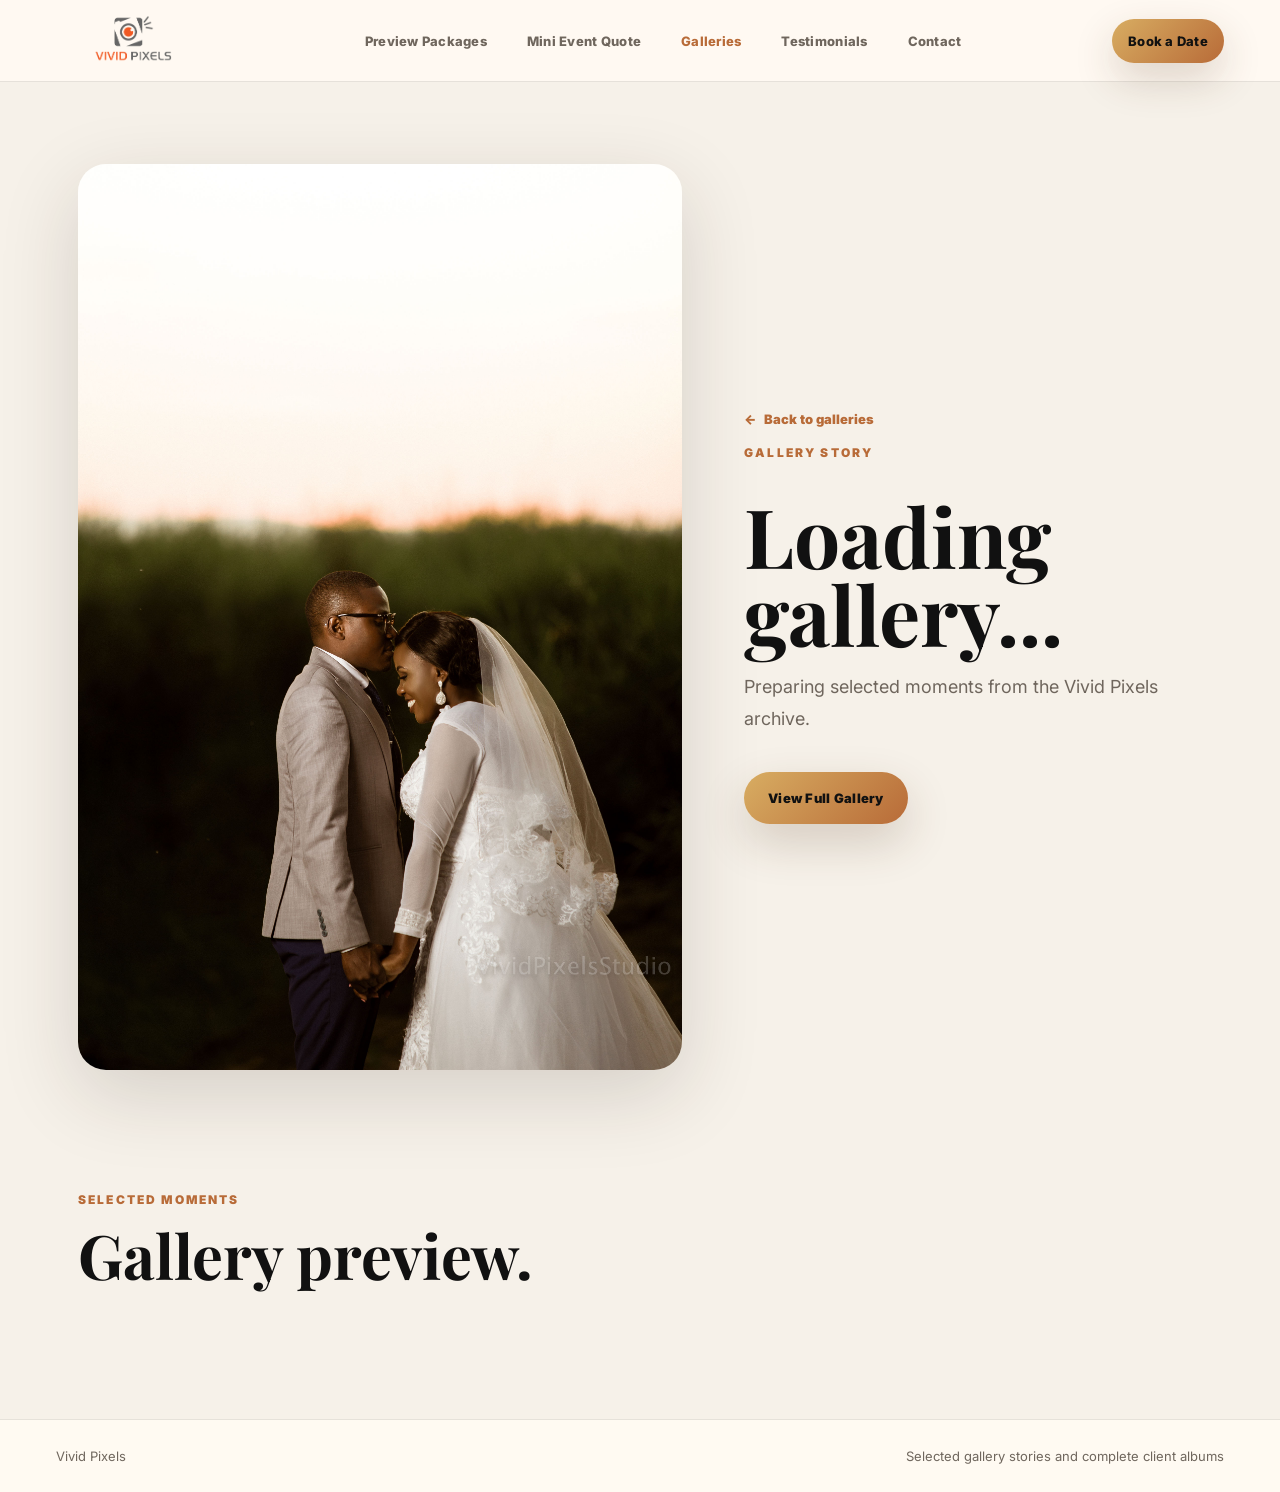
==== gallery-detail.html @ 1259923d "Add dedicated gallery story pages" ====
<!doctype html>
<html lang="en">
  <head>
    <meta charset="utf-8" />
    <meta name="viewport" content="width=device-width, initial-scale=1" />
    <title>Vivid Pixels | Gallery Story</title>
    <meta
      name="description"
      content="A Vivid Pixels gallery story with selected wedding, engagement, and portrait previews."
    />
    <link rel="stylesheet" href="styles.css" />
  </head>
  <body>
    <header class="site-header">
      <a class="brand" href="index.html" aria-label="Vivid Pixels home">
        <img src="assets/vivid-pixels-logo.png" alt="Vivid Pixels" />
      </a>
      <nav aria-label="Main navigation">
        <a href="index.html#packages">Preview Packages</a>
        <a href="https://quotemini.vividpixels.co.tz" target="_blank" rel="noopener noreferrer">Mini Event Quote</a>
        <a href="gallery.html" aria-current="page">Galleries</a>
        <a href="index.html#reviews">Testimonials</a>
        <a href="index.html#contact">Contact</a>
      </nav>
      <button class="menu-toggle" type="button" aria-expanded="false" aria-controls="mobileMenu">
        <span></span>
        <span></span>
        <span></span>
      </button>
      <a class="header-cta" href="index.html#contact">Book a Date</a>
      <div class="mobile-menu" id="mobileMenu">
        <a href="index.html#packages">Preview Packages</a>
        <a href="https://quotemini.vividpixels.co.tz" target="_blank" rel="noopener noreferrer">Mini Event Quote</a>
        <a href="gallery.html">Galleries</a>
        <a href="index.html#reviews">Testimonials</a>
        <a href="index.html#contact">Contact</a>
      </div>
    </header>

    <main class="gallery-story-page" id="galleryStoryPage">
      <section class="gallery-story-hero" id="detailHero">
        <div class="gallery-story-image">
          <img id="detailCover" src="assets/gallery/hero.jpg" alt="" />
        </div>
        <div class="gallery-story-copy">
          <a class="story-back" href="gallery.html">Back to galleries</a>
          <p class="eyebrow" id="detailCategory">Gallery Story</p>
          <h1 id="detailName">Loading gallery...</h1>
          <p id="detailDescription">Preparing selected moments from the Vivid Pixels archive.</p>
          <a class="button button-primary" id="detailFullLink" href="https://vividpixelsstudio.pixieset.com">View Full Gallery</a>
        </div>
      </section>

      <section class="section gallery-story-section" aria-labelledby="detailTitle">
        <div class="section-heading">
          <p class="eyebrow">Selected moments</p>
          <h2 id="detailTitle">Gallery preview.</h2>
        </div>
        <div class="story-photo-grid" id="detailPhotoGrid"></div>
      </section>
    </main>

    <footer class="site-footer">
      <span>Vivid Pixels</span>
      <span>Selected gallery stories and complete client albums</span>
    </footer>

    <script src="script.js"></script>
  </body>
</html>
---- styles.css ----
@import url("https://fonts.googleapis.com/css2?family=Inter:wght@400;500;600;700;800;900&family=Playfair+Display:wght@600;700;800&display=swap");

:root {
  --black: #f6f1e9;
  --charcoal: #fffaf2;
  --panel: #fffaf2;
  --panel-2: #eee6dc;
  --graphite: #5f5750;
  --silver: #6f665d;
  --white: #111111;
  --cream: #332b24;
  --orange: #b86b38;
  --orange-dark: #8f4f29;
  --copper: #7a4326;
  --gold: #d8ad62;
  --blue-black: #17120f;
  --line: rgba(17, 17, 17, 0.1);
  --line-dark: rgba(17, 17, 17, 0.18);
  --line-light: rgba(255, 250, 242, 0.14);
  --shadow: 0 24px 80px rgba(41, 31, 22, 0.16);
}

* {
  box-sizing: border-box;
}

html {
  scroll-behavior: smooth;
}

body {
  margin: 0;
  background: var(--black);
  color: var(--white);
  font-family: Inter, ui-sans-serif, system-ui, -apple-system, BlinkMacSystemFont, "Segoe UI", sans-serif;
}

img {
  display: block;
  width: 100%;
}

a {
  color: inherit;
}

.site-header {
  position: sticky;
  top: 0;
  z-index: 20;
  display: grid;
  grid-template-columns: auto 1fr auto;
  align-items: center;
  gap: 24px;
  min-height: 82px;
  padding: 0 clamp(18px, 5vw, 56px);
  border-bottom: 1px solid var(--line);
  background: rgba(255, 250, 242, 0.92);
  backdrop-filter: blur(18px);
}

.brand {
  display: inline-flex;
  align-items: center;
  text-decoration: none;
}

.brand img {
  width: 158px;
  height: 56px;
  object-fit: contain;
}

nav {
  display: flex;
  justify-content: center;
  gap: 8px;
}

nav a,
.header-cta {
  min-height: 44px;
  display: inline-flex;
  align-items: center;
  justify-content: center;
  border-radius: 999px;
  padding: 0 16px;
  color: var(--silver);
  font-size: 13px;
  font-weight: 800;
  letter-spacing: 0.02em;
  text-decoration: none;
}

nav a:hover {
  color: var(--white);
}

nav a[aria-current="page"] {
  color: var(--orange);
}

.menu-toggle,
.mobile-menu {
  display: none;
}

.menu-toggle {
  align-items: center;
  justify-content: center;
  gap: 5px;
  width: 44px;
  min-height: 44px;
  border: 1px solid var(--line-dark);
  border-radius: 50%;
  padding: 0;
  background: rgba(255, 250, 242, 0.72);
  color: var(--white);
  font: inherit;
  cursor: pointer;
  flex-direction: column;
}

.menu-toggle span {
  width: 18px;
  height: 2px;
  border-radius: 999px;
  background: var(--white);
}

.mobile-menu {
  grid-column: 1 / -1;
  gap: 8px;
  padding: 0 0 16px;
}

.mobile-menu a {
  min-height: 48px;
  display: flex;
  align-items: center;
  justify-content: space-between;
  border: 1px solid var(--line);
  border-radius: 14px;
  padding: 0 16px;
  background: rgba(255, 250, 242, 0.72);
  color: var(--white);
  font-size: 13px;
  font-weight: 900;
  text-decoration: none;
}

.mobile-menu a::after {
  content: "›";
  color: var(--orange);
  font-size: 20px;
}

.header-cta {
  background: linear-gradient(135deg, var(--gold), var(--orange));
  color: #111111;
  box-shadow: 0 16px 40px rgba(80, 48, 24, 0.2);
}

.hero {
  position: relative;
  min-height: calc(100vh - 82px);
  display: flex;
  align-items: center;
  overflow: hidden;
}

.hero-media {
  position: absolute;
  inset: 0;
  background-image: url("assets/gallery/hero.jpg");
  background-position: center;
  background-size: cover;
  filter: saturate(1.08) contrast(1.08) brightness(1.02);
}

.hero-overlay {
  position: absolute;
  inset: 0;
  background:
    linear-gradient(90deg, rgba(246, 241, 233, 0.9), rgba(246, 241, 233, 0.64) 42%, rgba(246, 241, 233, 0.08)),
    radial-gradient(circle at 74% 18%, rgba(216, 173, 98, 0.18), transparent 25rem),
    linear-gradient(180deg, rgba(246, 241, 233, 0.04), rgba(246, 241, 233, 0.38));
}

.hero-content {
  position: relative;
  z-index: 1;
  width: min(1180px, 100%);
  padding: 92px clamp(22px, 6vw, 82px) 74px;
}

.eyebrow {
  margin: 0 0 18px;
  color: var(--orange);
  font-size: 12px;
  font-weight: 900;
  letter-spacing: 0.18em;
  text-transform: uppercase;
}

h1,
h2,
h3,
p {
  margin-top: 0;
}

h1,
h2,
h3 {
  font-family: "Playfair Display", Georgia, serif;
  letter-spacing: 0;
}

h1 {
  max-width: 820px;
  margin-bottom: 24px;
  font-size: clamp(48px, 7.6vw, 104px);
  line-height: 0.94;
}

h2 {
  max-width: 760px;
  margin-bottom: 16px;
  font-size: clamp(34px, 4.8vw, 66px);
  line-height: 0.98;
}

h3 {
  margin-bottom: 12px;
  font-size: 25px;
  line-height: 1.08;
}

.hero-content > p:not(.eyebrow) {
  max-width: 610px;
  color: var(--silver);
  font-size: 19px;
  line-height: 1.75;
}

.hero-actions,
.hero-proof {
  display: flex;
  flex-wrap: wrap;
  gap: 14px;
}

.hero-actions {
  margin-top: 34px;
}

.button {
  min-height: 52px;
  display: inline-flex;
  align-items: center;
  justify-content: center;
  border: 0;
  border-radius: 999px;
  padding: 0 24px;
  font: inherit;
  font-size: 13px;
  font-weight: 900;
  letter-spacing: 0.02em;
  text-decoration: none;
  cursor: pointer;
}

.button-primary {
  background: linear-gradient(135deg, var(--gold), var(--orange));
  color: #111111;
  box-shadow: 0 18px 46px rgba(80, 48, 24, 0.2);
}

.button-primary:hover,
.header-cta:hover {
  background: linear-gradient(135deg, #e5bd76, #a85d31);
}

.button-secondary,
.button-outline {
  border: 1px solid var(--line-dark);
  background: rgba(255, 250, 242, 0.54);
  color: var(--white);
}

.hero-proof {
  max-width: 760px;
  margin-top: 48px;
}

.hero-proof span {
  min-height: 84px;
  min-width: 170px;
  display: grid;
  align-content: center;
  gap: 4px;
  padding: 16px 18px;
  border: 1px solid var(--line);
  border-radius: 18px;
  background: rgba(255, 250, 242, 0.78);
  color: var(--silver);
  backdrop-filter: blur(10px);
}

.hero-proof strong {
  color: var(--white);
  font-family: "Playfair Display", Georgia, serif;
  font-size: 28px;
  line-height: 1;
}

.intro-strip {
  display: grid;
  grid-template-columns: repeat(4, 1fr);
  gap: 1px;
  padding: 1px;
  background: var(--line);
}

.intro-strip span {
  min-height: 96px;
  display: grid;
  place-items: center;
  gap: 6px;
  padding: 18px;
  background: var(--charcoal);
  color: var(--silver);
  font-size: 13px;
  font-weight: 700;
  text-align: center;
}

.intro-strip strong {
  display: block;
  color: var(--orange);
  font-family: "Playfair Display", Georgia, serif;
  font-size: 24px;
}

.section {
  width: min(1240px, 100%);
  margin: 0 auto;
  padding: 92px clamp(20px, 5vw, 58px);
}

.section-heading {
  max-width: 820px;
  margin-bottom: 42px;
}

.work-heading {
  max-width: none;
  display: grid;
  grid-template-columns: minmax(0, 1fr) auto;
  gap: 28px;
  align-items: end;
}

.split-heading {
  max-width: none;
  display: grid;
  grid-template-columns: minmax(0, 1fr) minmax(280px, 460px);
  gap: 48px;
  align-items: end;
}

.section-heading p:last-child,
.service-card p,
.process-grid p,
.package-copy,
.package-card li,
.faq-grid p,
.contact-band p:not(.eyebrow) {
  color: var(--silver);
  font-size: 16px;
  line-height: 1.75;
}

.service-grid,
.process-grid,
.faq-grid {
  display: grid;
  grid-template-columns: repeat(3, 1fr);
  gap: 18px;
}

.service-card,
.process-grid article,
.faq-grid article,
.review-card,
.review-form,
.lead-form {
  border: 1px solid var(--line);
  border-radius: 22px;
  background: linear-gradient(180deg, rgba(255, 250, 242, 0.98), rgba(246, 241, 233, 0.72));
  box-shadow: 0 18px 60px rgba(41, 31, 22, 0.1);
}

.service-card,
.process-grid article,
.faq-grid article {
  padding: 28px;
}

.service-card span,
.process-grid span {
  display: inline-flex;
  margin-bottom: 34px;
  color: var(--orange);
  font-weight: 900;
}

.work-slideshow {
  display: grid;
  gap: 16px;
}

.slide-stage {
  position: relative;
  min-height: 680px;
  overflow: hidden;
  border-radius: 24px;
  background: var(--panel);
  box-shadow: var(--shadow);
}

.slide-stage img {
  height: 100%;
  min-height: 680px;
  object-fit: cover;
  transition: opacity 220ms ease, transform 700ms ease, filter 700ms ease;
}

.slide-stage:hover img {
  transform: scale(1.04);
  filter: saturate(1.12);
}

.slide-stage::after {
  content: "";
  position: absolute;
  inset: 0;
  background: linear-gradient(180deg, transparent 42%, rgba(0, 0, 0, 0.78));
}

.slide-caption {
  position: absolute;
  z-index: 1;
  left: 26px;
  right: 110px;
  bottom: 26px;
}

.slide-caption h3 {
  color: #fffaf2;
  text-shadow: 0 2px 18px rgba(0, 0, 0, 0.28);
}

.slide-caption a {
  display: inline-flex;
  margin-top: 14px;
  color: #fffaf2;
  font-size: 13px;
  font-weight: 900;
  text-decoration: none;
}

.slide-caption a::after {
  content: "↗";
  margin-left: 8px;
  color: var(--orange);
}

.slide-caption span,
.package-kicker {
  color: var(--gold);
  font-size: 12px;
  font-weight: 900;
  letter-spacing: 0.12em;
  text-transform: uppercase;
}

.slide-control {
  position: absolute;
  z-index: 2;
  top: 50%;
  width: 48px;
  height: 48px;
  border: 1px solid var(--line-dark);
  border-radius: 50%;
  background: rgba(255, 250, 242, 0.9);
  color: var(--white);
  font-size: 34px;
  line-height: 1;
  cursor: pointer;
  transform: translateY(-50%);
}

.slide-control:hover {
  background: var(--gold);
  color: #111111;
}

.slide-control.prev {
  left: 20px;
}

.slide-control.next {
  right: 20px;
}

.slide-thumbnails {
  display: grid;
  grid-template-columns: repeat(6, minmax(0, 1fr));
  gap: 12px;
}

.slide-thumb {
  min-height: 104px;
  padding: 0;
  border: 2px solid transparent;
  border-radius: 18px;
  overflow: hidden;
  background: var(--panel);
  cursor: pointer;
}

.slide-thumb img {
  height: 104px;
  object-fit: cover;
  opacity: 0.72;
}

.slide-thumb.is-active {
  border-color: var(--orange);
}

.slide-thumb.is-active img,
.slide-thumb:hover img {
  opacity: 1;
}

.gallery-panel {
  display: grid;
  grid-template-columns: minmax(0, 1fr) auto;
  gap: 24px;
  align-items: center;
  margin-top: 18px;
  padding: 28px;
  border: 1px solid var(--line);
  border-radius: 24px;
  background:
    radial-gradient(circle at 88% 0%, rgba(216, 173, 98, 0.18), transparent 16rem),
    linear-gradient(180deg, rgba(255, 250, 242, 0.98), rgba(246, 241, 233, 0.72));
}

.gallery-panel h3 {
  margin-bottom: 8px;
}

.gallery-panel p:last-child {
  max-width: 680px;
  margin-bottom: 0;
  color: var(--silver);
  line-height: 1.7;
}

.package-section,
.reviews-section,
.faq-section {
  width: 100%;
  max-width: none;
  background: var(--blue-black);
}

.package-section > *,
.reviews-section > *,
.faq-section > * {
  max-width: 1240px;
  margin-left: auto;
  margin-right: auto;
}

.package-section .section-heading h2,
.reviews-section .section-heading h2,
.faq-section .section-heading h2 {
  color: #fffaf2;
}

.package-section .section-heading p:last-child,
.reviews-section .section-heading p:last-child,
.faq-section .section-heading p:last-child {
  color: #c8bdb0;
}

.package-grid {
  display: grid;
  grid-template-columns: repeat(4, minmax(0, 1fr));
  gap: 18px;
}

.package-card {
  position: relative;
  display: flex;
  flex-direction: column;
  gap: 26px;
  min-height: 540px;
  padding: 30px;
  border: 1px solid var(--line);
  border-radius: 24px;
  background: #fffaf2;
  box-shadow: 0 18px 60px rgba(41, 31, 22, 0.12);
}

.package-card.highlighted {
  border-color: rgba(216, 173, 98, 0.74);
  background:
    radial-gradient(circle at 82% 0%, rgba(216, 173, 98, 0.2), transparent 18rem),
    #fff7ea;
  box-shadow: 0 24px 80px rgba(80, 48, 24, 0.14);
}

.popular {
  position: absolute;
  top: 22px;
  right: 22px;
  border-radius: 999px;
  padding: 7px 11px;
  background: rgba(216, 173, 98, 0.2);
  color: var(--copper);
  font-size: 11px;
  font-weight: 900;
}

.price {
  margin-bottom: 16px;
  color: var(--white);
  font-family: "Playfair Display", Georgia, serif;
  font-size: 44px;
  font-weight: 700;
}

.package-card ul {
  display: grid;
  gap: 12px;
  margin: 0;
  padding: 0;
  list-style: none;
}

.package-card li::before {
  content: "";
  display: inline-block;
  width: 8px;
  height: 8px;
  margin: 0 10px 1px 0;
  border-radius: 50%;
  background: var(--orange);
}

.package-card .button {
  margin-top: auto;
}

.wide-package {
  background:
    linear-gradient(135deg, rgba(216, 173, 98, 0.16), rgba(255, 250, 242, 0.88)),
    #fffaf2;
}

.reviews-layout {
  display: grid;
  grid-template-columns: minmax(0, 1fr) 430px;
  gap: 22px;
}

.review-list {
  display: grid;
  gap: 16px;
}

.review-card {
  padding: 28px;
}

.review-card p {
  color: var(--cream);
  font-size: 20px;
  line-height: 1.65;
}

.review-card strong {
  color: var(--orange);
}

.stars {
  margin-bottom: 14px;
  color: var(--orange);
  letter-spacing: 0.06em;
}

.review-form,
.lead-form {
  display: grid;
  gap: 16px;
  padding: 28px;
}

label {
  display: grid;
  gap: 8px;
  color: var(--silver);
  font-size: 13px;
  font-weight: 800;
}

input,
select,
textarea {
  width: 100%;
  min-height: 50px;
  border: 1px solid var(--line);
  border-radius: 14px;
  padding: 13px 14px;
  background: #fffaf2;
  color: var(--white);
  font: inherit;
  outline: none;
}

textarea {
  resize: vertical;
}

input:focus,
select:focus,
textarea:focus {
  border-color: var(--orange);
  box-shadow: 0 0 0 4px rgba(184, 107, 56, 0.13);
}

.contact-band {
  display: grid;
  grid-template-columns: minmax(0, 0.95fr) minmax(320px, 520px);
  gap: 42px;
  align-items: start;
  padding: 96px clamp(20px, 7vw, 94px);
  background:
    radial-gradient(circle at 12% 0%, rgba(216, 173, 98, 0.18), transparent 24rem),
    var(--black);
}

.film-hero {
  position: relative;
  min-height: min(760px, calc(100vh - 82px));
  display: grid;
  place-items: center;
  overflow: hidden;
  isolation: isolate;
  background:
    linear-gradient(135deg, rgba(23, 18, 15, 0.72), rgba(23, 18, 15, 0.28)),
    url("assets/gallery/hero.jpg") center / cover;
}

.film-hero-video,
.film-hero-overlay {
  position: absolute;
  inset: 0;
}

.film-hero-video {
  z-index: -2;
  width: 100%;
  height: 100%;
  object-fit: cover;
  filter: saturate(1.04) contrast(1.08);
}

.film-hero-overlay {
  z-index: -1;
  background:
    radial-gradient(circle at 50% 22%, rgba(216, 173, 98, 0.18), transparent 25rem),
    linear-gradient(180deg, rgba(23, 18, 15, 0.38), rgba(23, 18, 15, 0.58)),
    linear-gradient(90deg, rgba(23, 18, 15, 0.82), rgba(23, 18, 15, 0.18), rgba(23, 18, 15, 0.82));
}

.film-hero-content {
  width: min(860px, 100%);
  padding: 108px 22px 96px;
  color: #fffaf2;
  text-align: center;
}

.film-hero-content .eyebrow {
  color: var(--gold);
}

.film-hero-content h1 {
  margin-bottom: 22px;
  color: #fffaf2;
  font-size: clamp(44px, 7vw, 96px);
  line-height: 0.96;
  text-shadow: 0 18px 70px rgba(0, 0, 0, 0.42);
}

.film-hero-content p:not(.eyebrow) {
  max-width: 560px;
  margin-inline: auto;
  color: rgba(255, 250, 242, 0.82);
  font-size: 18px;
  line-height: 1.75;
}

.film-hero-content .hero-actions {
  justify-content: center;
}

.film-hero-meta {
  position: absolute;
  left: clamp(20px, 5vw, 58px);
  right: clamp(20px, 5vw, 58px);
  bottom: 26px;
  display: grid;
  grid-template-columns: 1fr auto 1fr;
  gap: 18px;
  align-items: center;
  color: rgba(255, 250, 242, 0.72);
  font-size: 11px;
  font-weight: 900;
  letter-spacing: 0.16em;
  text-transform: uppercase;
}

.film-hero-meta span {
  height: 1px;
  background: rgba(255, 250, 242, 0.28);
}

.gallery-page-section {
  padding-top: 58px;
}

.gallery-filters {
  display: flex;
  flex-wrap: wrap;
  justify-content: flex-end;
  gap: 8px;
}

.gallery-filters button {
  min-height: 42px;
  border: 1px solid var(--line);
  border-radius: 999px;
  padding: 0 15px;
  background: #fffaf2;
  color: var(--silver);
  font: inherit;
  font-size: 12px;
  font-weight: 900;
  cursor: pointer;
}

.gallery-filters button:hover,
.gallery-filters button.is-active {
  border-color: rgba(184, 107, 56, 0.34);
  background: linear-gradient(135deg, var(--gold), var(--orange));
  color: #111111;
}

.portfolio-grid {
  display: grid;
  grid-template-columns: repeat(3, minmax(0, 1fr));
  gap: 18px;
}

.portfolio-card {
  min-height: 430px;
  overflow: hidden;
  border: 1px solid var(--line);
  border-radius: 26px;
  background: #fffaf2;
  box-shadow: 0 18px 60px rgba(41, 31, 22, 0.1);
}

.portfolio-card.is-hidden {
  display: none;
}

.portfolio-card a,
.portfolio-open {
  position: relative;
  height: 100%;
  min-height: 430px;
  display: block;
  width: 100%;
  border: 0;
  padding: 0;
  color: #fffaf2;
  font: inherit;
  text-align: left;
  text-decoration: none;
  cursor: pointer;
}

.portfolio-card img {
  position: absolute;
  inset: 0;
  height: 100%;
  object-fit: cover;
  transition: transform 700ms ease, filter 700ms ease;
}

.portfolio-card a::after,
.portfolio-open::after {
  content: "";
  position: absolute;
  inset: 0;
  background: linear-gradient(180deg, rgba(0, 0, 0, 0.04) 26%, rgba(0, 0, 0, 0.78));
}

.portfolio-card:hover img {
  transform: scale(1.05);
  filter: saturate(1.08);
}

.portfolio-card div,
.portfolio-type,
.play-badge {
  position: absolute;
  z-index: 1;
}

.gallery-story-hero {
  width: min(1240px, 100%);
  display: grid;
  grid-template-columns: minmax(0, 0.95fr) minmax(320px, 0.72fr);
  gap: clamp(24px, 5vw, 62px);
  align-items: center;
  margin: 0 auto;
  padding: 82px clamp(20px, 5vw, 58px) 64px;
}

.gallery-story-image {
  min-height: 650px;
  overflow: hidden;
  border-radius: 28px;
  box-shadow: var(--shadow);
}

.gallery-story-image img {
  height: 100%;
  min-height: 650px;
  object-fit: cover;
}

.gallery-story-copy {
  display: grid;
  gap: 18px;
}

.story-back {
  color: var(--orange);
  font-size: 13px;
  font-weight: 900;
  text-decoration: none;
}

.story-back::before {
  content: "←";
  margin-right: 8px;
}

.gallery-story-copy h1 {
  margin-bottom: 0;
  font-size: clamp(46px, 6.4vw, 92px);
  line-height: 0.96;
}

.gallery-story-copy p:not(.eyebrow) {
  color: var(--silver);
  font-size: 18px;
  line-height: 1.8;
}

.gallery-story-copy .button {
  justify-self: start;
}

.gallery-story-section {
  padding-top: 58px;
}

.story-photo-grid {
  display: grid;
  grid-template-columns: repeat(4, minmax(0, 1fr));
  grid-auto-flow: dense;
  gap: 12px;
}

.story-photo-grid figure {
  min-height: 310px;
  margin: 0;
  overflow: hidden;
  border-radius: 18px;
  background: var(--panel-2);
}

.story-photo-grid figure.is-large {
  grid-column: span 2;
  grid-row: span 2;
}

.story-photo-grid img {
  height: 100%;
  object-fit: cover;
  transition: transform 700ms ease, filter 700ms ease;
}

.story-photo-grid figure:hover img {
  transform: scale(1.04);
  filter: saturate(1.08);
}

.portfolio-type {
  top: 18px;
  left: 18px;
  border-radius: 999px;
  padding: 8px 11px;
  background: rgba(255, 250, 242, 0.9);
  color: var(--copper);
  font-size: 11px;
  font-weight: 900;
  letter-spacing: 0.1em;
  text-transform: uppercase;
}

.portfolio-card div {
  left: 22px;
  right: 22px;
  bottom: 22px;
}

.portfolio-card p {
  margin-bottom: 8px;
  color: var(--gold);
  font-size: 13px;
  font-weight: 900;
}

.portfolio-card h3 {
  max-width: 420px;
  margin-bottom: 16px;
  color: #fffaf2;
  font-size: 31px;
  text-shadow: 0 2px 18px rgba(0, 0, 0, 0.28);
}

.portfolio-card div span:last-child {
  color: #fffaf2;
  font-size: 13px;
  font-weight: 900;
}

.portfolio-card div span:last-child::after {
  content: "↗";
  margin-left: 8px;
  color: var(--gold);
}

.portfolio-video {
  grid-column: span 2;
}

.portfolio-embed {
  grid-column: 1 / -1;
  min-height: 0;
  display: grid;
  grid-template-columns: minmax(0, 1.15fr) minmax(320px, 0.85fr);
  gap: clamp(18px, 4vw, 42px);
  align-items: stretch;
  padding: clamp(16px, 2vw, 22px);
  background:
    radial-gradient(circle at 0% 0%, rgba(216, 173, 98, 0.18), transparent 22rem),
    #fffaf2;
}

.portfolio-embed .video-frame {
  position: relative;
  overflow: hidden;
  align-self: center;
  border-radius: 20px;
  background: #111111;
  aspect-ratio: 16 / 9;
  box-shadow: 0 20px 60px rgba(41, 31, 22, 0.16);
}

.portfolio-embed .video-frame img {
  position: absolute;
  inset: 0;
  height: 100%;
  object-fit: cover;
}

.portfolio-embed iframe {
  position: absolute;
  inset: 0;
  width: 100%;
  height: 100%;
  border: 0;
}

.portfolio-embed .play-badge {
  z-index: 2;
}

.portfolio-embed .video-card-copy {
  position: static;
  display: flex;
  flex-direction: column;
  justify-content: center;
  padding: clamp(14px, 3vw, 34px) clamp(4px, 2vw, 22px);
}

.portfolio-embed.is-reversed .video-card-copy {
  order: 1;
}

.portfolio-embed.is-reversed .video-frame {
  order: 2;
}

.portfolio-embed .portfolio-type {
  position: static;
  display: inline-flex;
  align-self: flex-start;
  margin-bottom: 14px;
  background: rgba(216, 173, 98, 0.18);
}

.portfolio-embed p {
  color: var(--orange);
}

.portfolio-embed h3 {
  margin-bottom: 18px;
  color: var(--white);
  font-size: clamp(30px, 4vw, 52px);
  line-height: 0.98;
  text-shadow: none;
}

.portfolio-embed small {
  max-width: 520px;
  color: var(--silver);
  font-size: 16px;
  font-weight: 600;
  line-height: 1.85;
}

.play-badge {
  top: 50%;
  left: 50%;
  width: 70px;
  height: 70px;
  display: grid;
  place-items: center;
  border-radius: 50%;
  background: rgba(255, 250, 242, 0.92);
  color: var(--orange);
  font-size: 24px;
  transform: translate(-50%, -50%);
}

.site-footer {
  display: flex;
  justify-content: space-between;
  gap: 18px;
  padding: 28px clamp(20px, 5vw, 56px);
  border-top: 1px solid var(--line);
  background: #fffaf2;
  color: var(--silver);
  font-size: 13px;
}

@media (max-width: 900px) {
  .site-header {
    grid-template-columns: 1fr auto;
    gap: 10px;
  }

  .brand img {
    width: 132px;
    height: 46px;
  }

  nav {
    display: none;
  }

  .menu-toggle {
    display: inline-flex;
  }

  .site-header.is-menu-open .mobile-menu {
    display: grid;
  }

  .header-cta {
    display: none;
  }

  .hero {
    min-height: 780px;
  }

  .hero-overlay {
    background:
      linear-gradient(180deg, rgba(246, 241, 233, 0.28), rgba(246, 241, 233, 0.86)),
      radial-gradient(circle at 80% 20%, rgba(216, 173, 98, 0.18), transparent 20rem);
  }

  .hero-content {
    align-self: flex-end;
    padding: 72px 20px 48px;
  }

  .intro-strip,
  .split-heading,
  .work-heading,
  .service-grid,
  .process-grid,
  .package-grid,
  .reviews-layout,
  .faq-grid,
  .gallery-panel,
  .contact-band {
    grid-template-columns: 1fr;
  }

  .film-hero {
    padding-top: 72px;
  }

  .gallery-filters {
    justify-content: flex-start;
    overflow-x: auto;
    flex-wrap: nowrap;
    padding-bottom: 4px;
  }

  .gallery-filters button {
    flex: 0 0 auto;
  }

  .portfolio-grid {
    grid-template-columns: 1fr;
  }

  .gallery-story-hero {
    grid-template-columns: 1fr;
  }

  .gallery-story-image,
  .gallery-story-image img {
    min-height: 430px;
  }

  .story-photo-grid {
    grid-template-columns: repeat(2, minmax(0, 1fr));
  }

  .story-photo-grid figure,
  .story-photo-grid figure.is-large {
    grid-column: auto;
    grid-row: auto;
    min-height: 240px;
  }

  .portfolio-video,
  .portfolio-embed {
    grid-column: auto;
  }

  .portfolio-embed {
    grid-template-columns: 1fr;
  }

  .portfolio-embed.is-reversed .video-card-copy,
  .portfolio-embed.is-reversed .video-frame {
    order: initial;
  }

  .portfolio-embed .video-card-copy {
    padding: 18px 4px 8px;
  }

  .slide-stage,
  .slide-stage img {
    min-height: 440px;
  }

  .slide-thumbnails {
    grid-template-columns: repeat(3, minmax(0, 1fr));
  }

  .package-card {
    min-height: auto;
  }

  .section,
  .contact-band {
    padding-top: 70px;
    padding-bottom: 70px;
  }

  .site-footer {
    flex-direction: column;
  }
}

@media (max-width: 520px) {
  h1 {
    font-size: 46px;
  }

  h2 {
    font-size: 35px;
  }

  .hero-actions,
  .button {
    width: 100%;
  }

  .hero-proof span {
    width: 100%;
  }

  .slide-stage,
  .slide-stage img {
    min-height: 360px;
  }

  .slide-caption {
    right: 24px;
  }

  .slide-thumbnails {
    grid-template-columns: repeat(2, minmax(0, 1fr));
  }
}
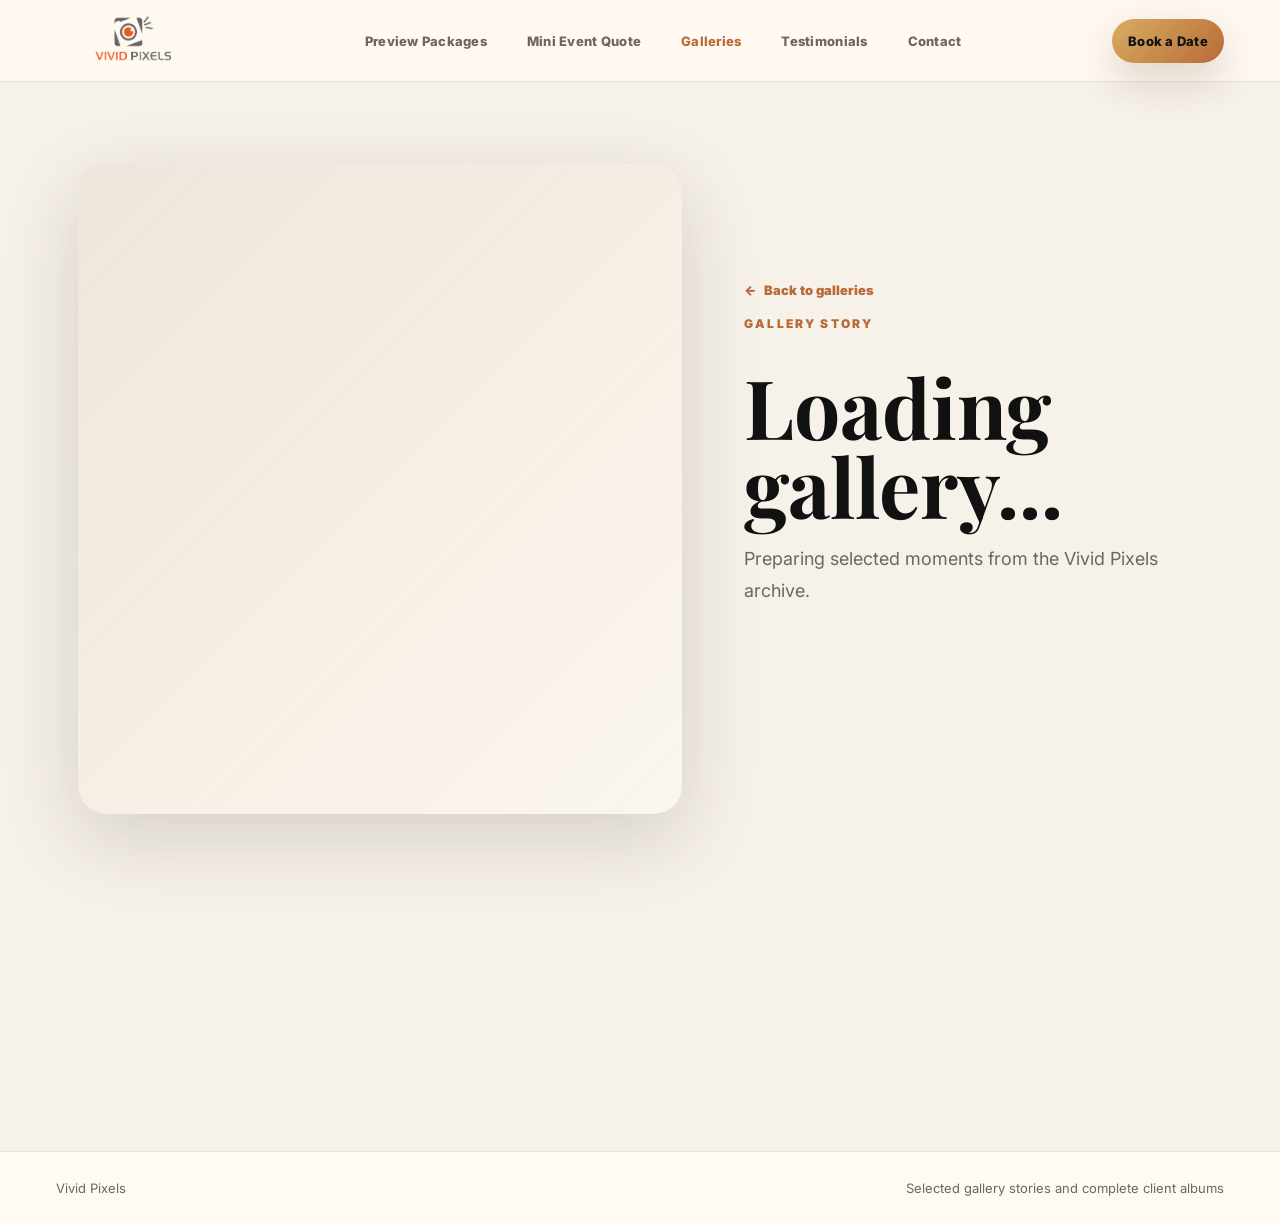
==== commit 7f0a5a60: "Fix gallery detail loading fallback" ====
--- a/gallery-detail.html
+++ b/gallery-detail.html
@@ -37,10 +37,10 @@
       </div>
     </header>
 
-    <main class="gallery-story-page" id="galleryStoryPage">
+    <main class="gallery-story-page is-loading" id="galleryStoryPage">
       <section class="gallery-story-hero" id="detailHero">
         <div class="gallery-story-image">
-          <img id="detailCover" src="assets/gallery/hero.jpg" alt="" />
+          <img id="detailCover" alt="" />
         </div>
         <div class="gallery-story-copy">
           <a class="story-back" href="gallery.html">Back to galleries</a>
--- a/styles.css
+++ b/styles.css
@@ -950,6 +950,9 @@
   min-height: 650px;
   overflow: hidden;
   border-radius: 28px;
+  background:
+    linear-gradient(135deg, rgba(238, 230, 220, 0.94), rgba(255, 250, 242, 0.82)),
+    var(--panel-2);
   box-shadow: var(--shadow);
 }
 
@@ -957,6 +960,17 @@
   height: 100%;
   min-height: 650px;
   object-fit: cover;
+  opacity: 1;
+  transition: opacity 240ms ease;
+}
+
+.gallery-story-page.is-loading .gallery-story-image img {
+  opacity: 0;
+}
+
+.gallery-story-page.is-loading .gallery-story-copy .button,
+.gallery-story-page.is-loading .gallery-story-section {
+  visibility: hidden;
 }
 
 .gallery-story-copy {
@@ -993,37 +1007,34 @@
 }
 
 .gallery-story-section {
-  padding-top: 58px;
+  width: 100%;
+  padding-top: 46px;
 }
 
 .story-photo-grid {
-  display: grid;
-  grid-template-columns: repeat(4, minmax(0, 1fr));
-  grid-auto-flow: dense;
-  gap: 12px;
+  column-count: 4;
+  column-gap: 6px;
+  padding: 0;
+  background: #fffaf2;
 }
 
 .story-photo-grid figure {
-  min-height: 310px;
+  break-inside: avoid;
   margin: 0;
+  margin-bottom: 6px;
   overflow: hidden;
-  border-radius: 18px;
+  border-radius: 0;
   background: var(--panel-2);
 }
 
-.story-photo-grid figure.is-large {
-  grid-column: span 2;
-  grid-row: span 2;
-}
-
 .story-photo-grid img {
-  height: 100%;
+  height: auto;
   object-fit: cover;
   transition: transform 700ms ease, filter 700ms ease;
 }
 
 .story-photo-grid figure:hover img {
-  transform: scale(1.04);
+  transform: scale(1.025);
   filter: saturate(1.08);
 }
 
@@ -1079,25 +1090,41 @@
 
 .portfolio-embed {
   grid-column: 1 / -1;
+  width: 100vw;
+  margin-left: calc(50% - 50vw);
   min-height: 0;
   display: grid;
-  grid-template-columns: minmax(0, 1.15fr) minmax(320px, 0.85fr);
-  gap: clamp(18px, 4vw, 42px);
+  grid-template-columns: minmax(0, 1.05fr) minmax(320px, 0.82fr);
+  gap: clamp(20px, 4vw, 48px);
   align-items: stretch;
-  padding: clamp(16px, 2vw, 22px);
+  border: 0;
+  border-radius: 0;
+  padding: clamp(34px, 5vw, 70px) max(clamp(20px, 5vw, 58px), calc((100vw - 1240px) / 2 + clamp(20px, 5vw, 58px)));
   background:
-    radial-gradient(circle at 0% 0%, rgba(216, 173, 98, 0.18), transparent 22rem),
-    #fffaf2;
+    linear-gradient(135deg, rgba(238, 230, 220, 0.94), rgba(232, 218, 204, 0.98)),
+    #eee6dc;
+  box-shadow: none;
 }
 
 .portfolio-embed .video-frame {
   position: relative;
   overflow: hidden;
   align-self: center;
-  border-radius: 20px;
+  border: 1px solid rgba(122, 67, 38, 0.14);
+  border-radius: 18px;
   background: #111111;
   aspect-ratio: 16 / 9;
-  box-shadow: 0 20px 60px rgba(41, 31, 22, 0.16);
+  box-shadow: 0 22px 70px rgba(41, 31, 22, 0.22);
+}
+
+.portfolio-embed .video-frame::after {
+  content: "";
+  position: absolute;
+  inset: 0;
+  pointer-events: none;
+  background:
+    linear-gradient(180deg, rgba(255, 250, 242, 0.08), transparent 22%),
+    linear-gradient(90deg, rgba(0, 0, 0, 0.14), transparent 28%, rgba(0, 0, 0, 0.14));
 }
 
 .portfolio-embed .video-frame img {
@@ -1124,7 +1151,7 @@
   display: flex;
   flex-direction: column;
   justify-content: center;
-  padding: clamp(14px, 3vw, 34px) clamp(4px, 2vw, 22px);
+  padding: clamp(18px, 3vw, 38px) clamp(4px, 2vw, 22px);
 }
 
 .portfolio-embed.is-reversed .video-card-copy {
@@ -1140,7 +1167,8 @@
   display: inline-flex;
   align-self: flex-start;
   margin-bottom: 14px;
-  background: rgba(216, 173, 98, 0.18);
+  background: rgba(255, 250, 242, 0.74);
+  color: var(--copper);
 }
 
 .portfolio-embed p {
@@ -1272,14 +1300,12 @@
   }
 
   .story-photo-grid {
-    grid-template-columns: repeat(2, minmax(0, 1fr));
-  }
-
-  .story-photo-grid figure,
-  .story-photo-grid figure.is-large {
-    grid-column: auto;
-    grid-row: auto;
-    min-height: 240px;
+    column-count: 2;
+    column-gap: 5px;
+  }
+
+  .story-photo-grid figure {
+    margin-bottom: 5px;
   }
 
   .portfolio-video,
@@ -1289,6 +1315,8 @@
 
   .portfolio-embed {
     grid-template-columns: 1fr;
+    gap: 18px;
+    padding: 18px;
   }
 
   .portfolio-embed.is-reversed .video-card-copy,
@@ -1296,8 +1324,23 @@
     order: initial;
   }
 
+  .portfolio-embed .video-frame {
+    border-radius: 16px;
+  }
+
   .portfolio-embed .video-card-copy {
-    padding: 18px 4px 8px;
+    order: -1;
+    padding: 8px 4px 0;
+  }
+
+  .portfolio-embed h3 {
+    margin-bottom: 14px;
+    font-size: 34px;
+  }
+
+  .portfolio-embed small {
+    font-size: 15px;
+    line-height: 1.7;
   }
 
   .slide-stage,
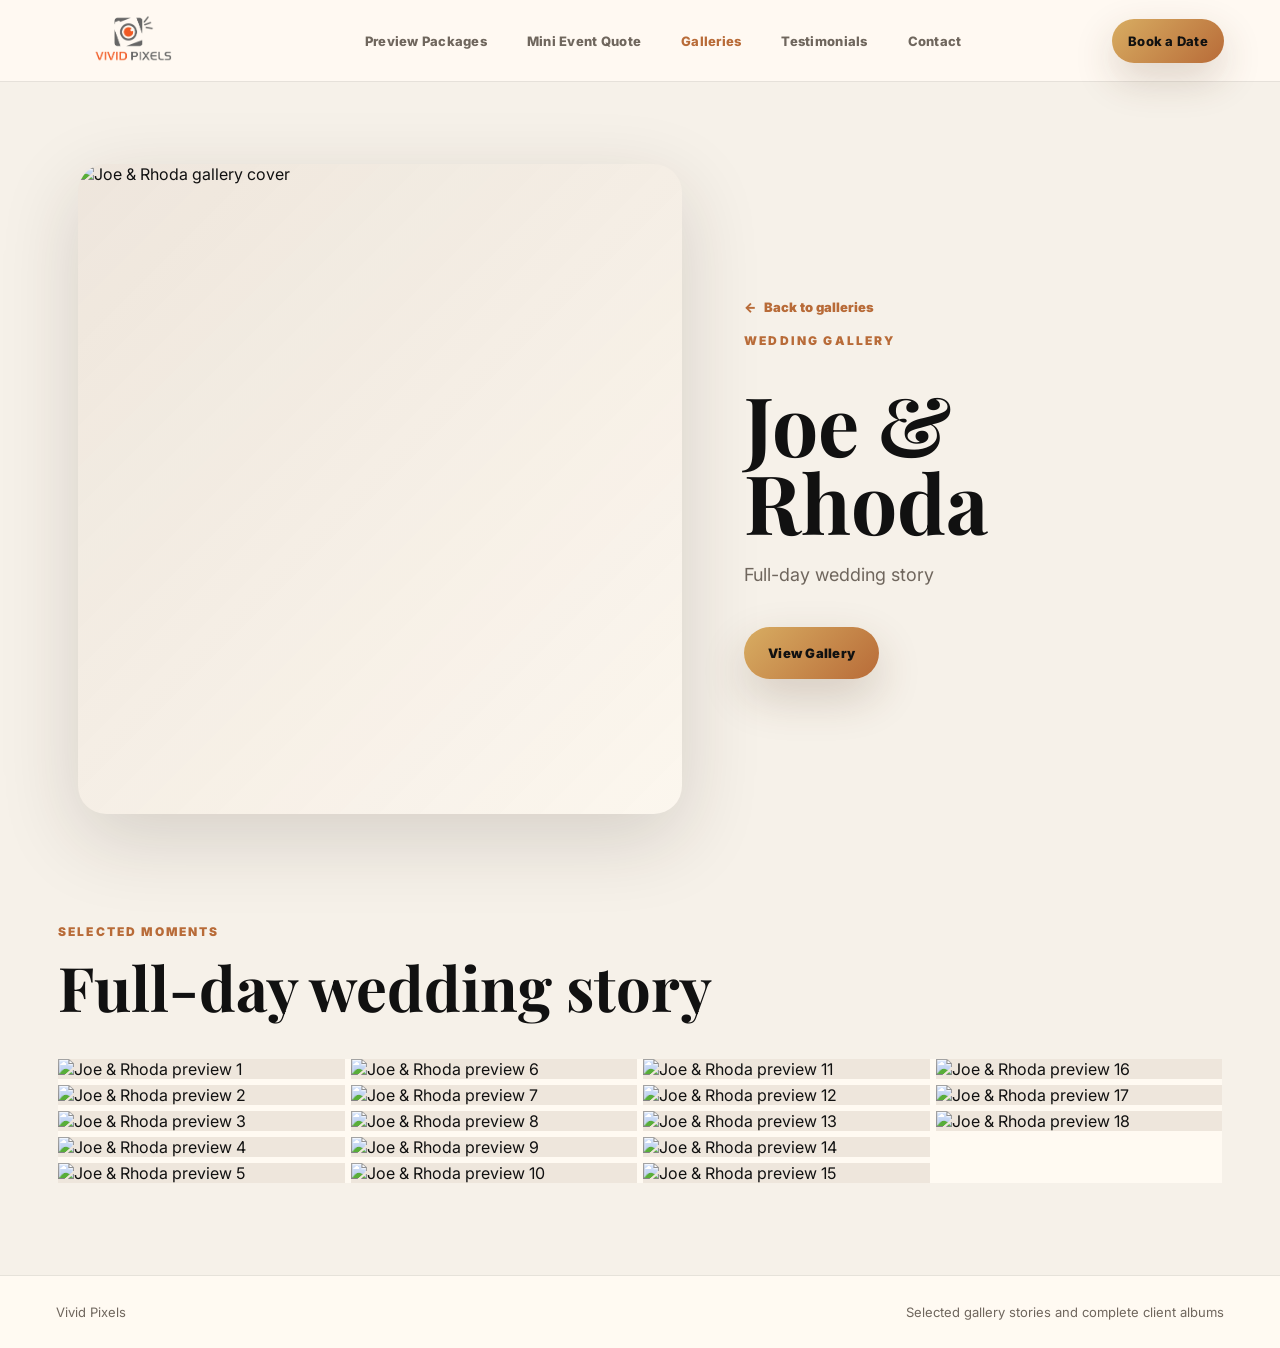
==== commit 6ce87692: "Show cached gallery while sheet loads" ====
--- a/gallery-detail.html
+++ b/gallery-detail.html
@@ -44,9 +44,9 @@
         </div>
         <div class="gallery-story-copy">
           <a class="story-back" href="gallery.html">Back to galleries</a>
-          <p class="eyebrow" id="detailCategory">Gallery Story</p>
-          <h1 id="detailName">Loading gallery...</h1>
-          <p id="detailDescription">Preparing selected moments from the Vivid Pixels archive.</p>
+          <p class="eyebrow" id="detailCategory"></p>
+          <h1 id="detailName"></h1>
+          <p id="detailDescription"></p>
           <a class="button button-primary" id="detailFullLink" href="https://vividpixelsstudio.pixieset.com">View Full Gallery</a>
         </div>
       </section>
--- a/styles.css
+++ b/styles.css
@@ -879,6 +879,10 @@
   gap: 18px;
 }
 
+.portfolio-grid.is-loading {
+  min-height: 360px;
+}
+
 .portfolio-card {
   min-height: 430px;
   overflow: hidden;
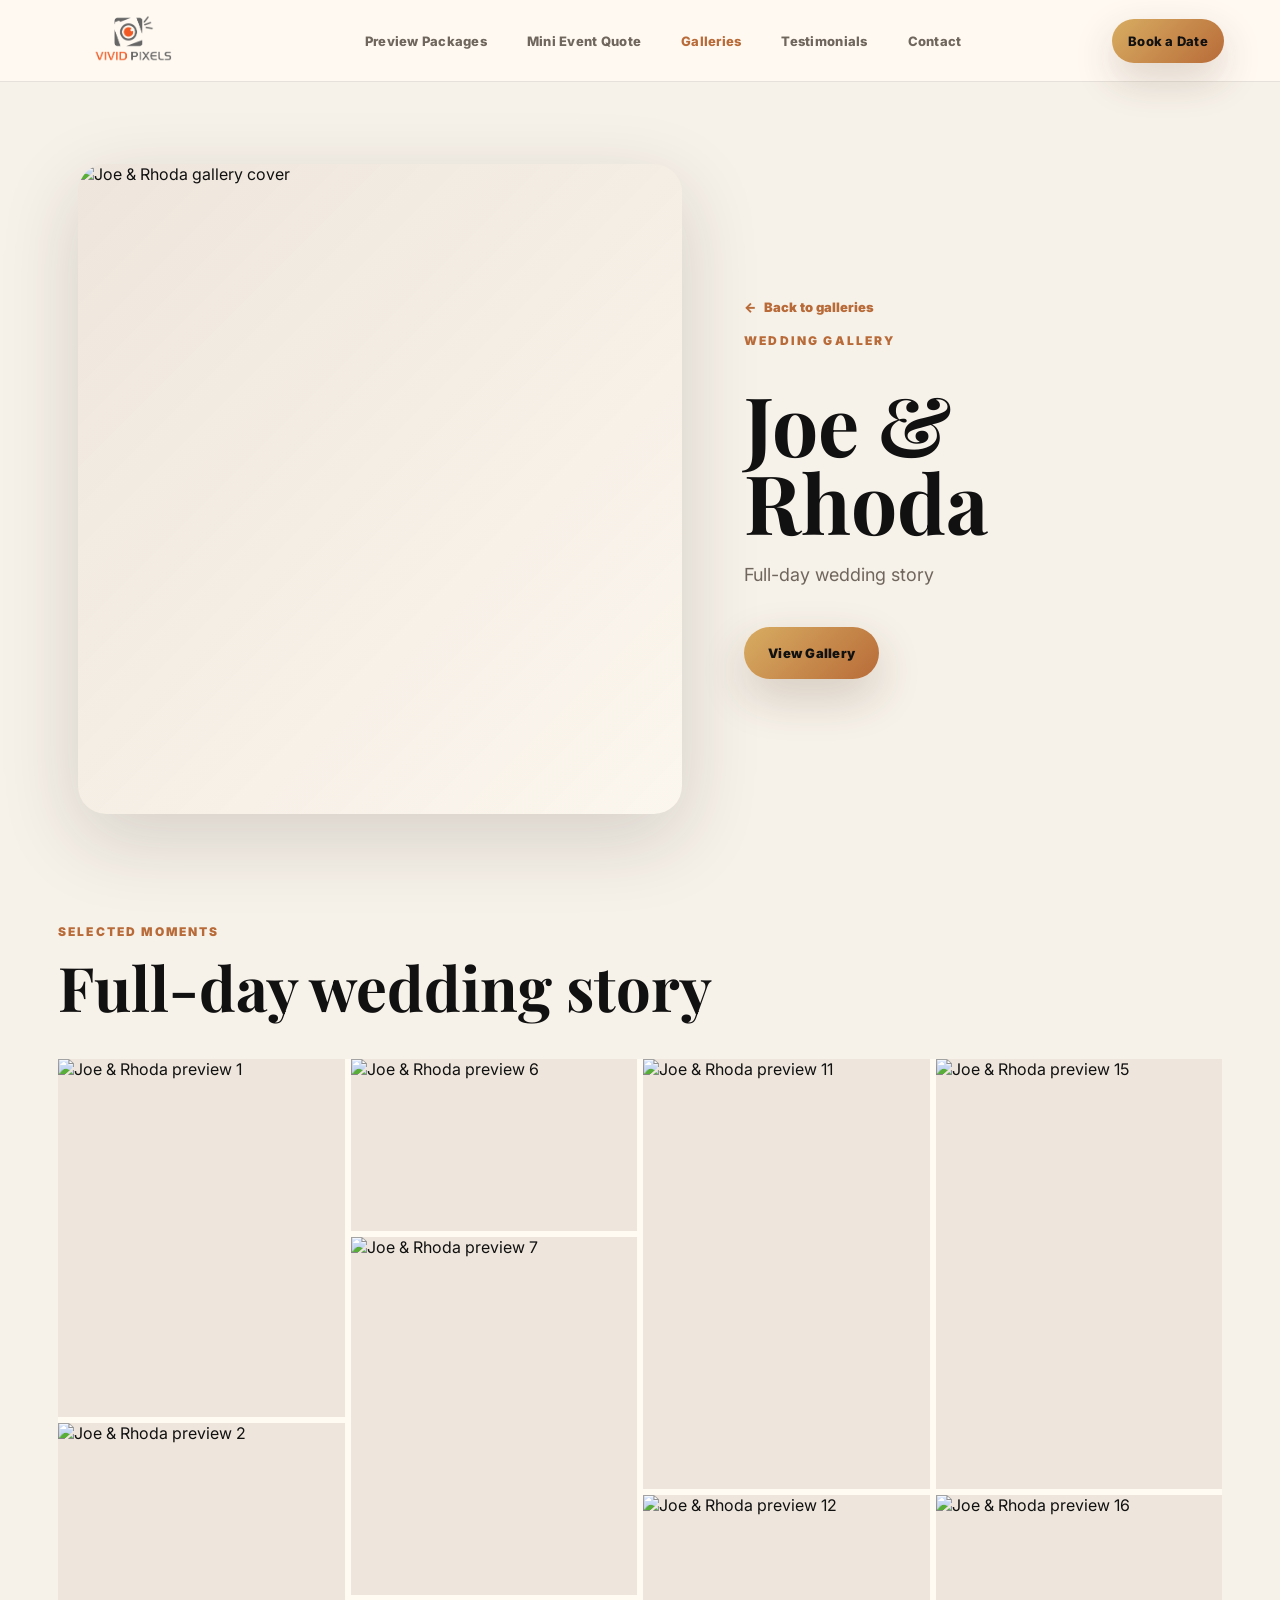
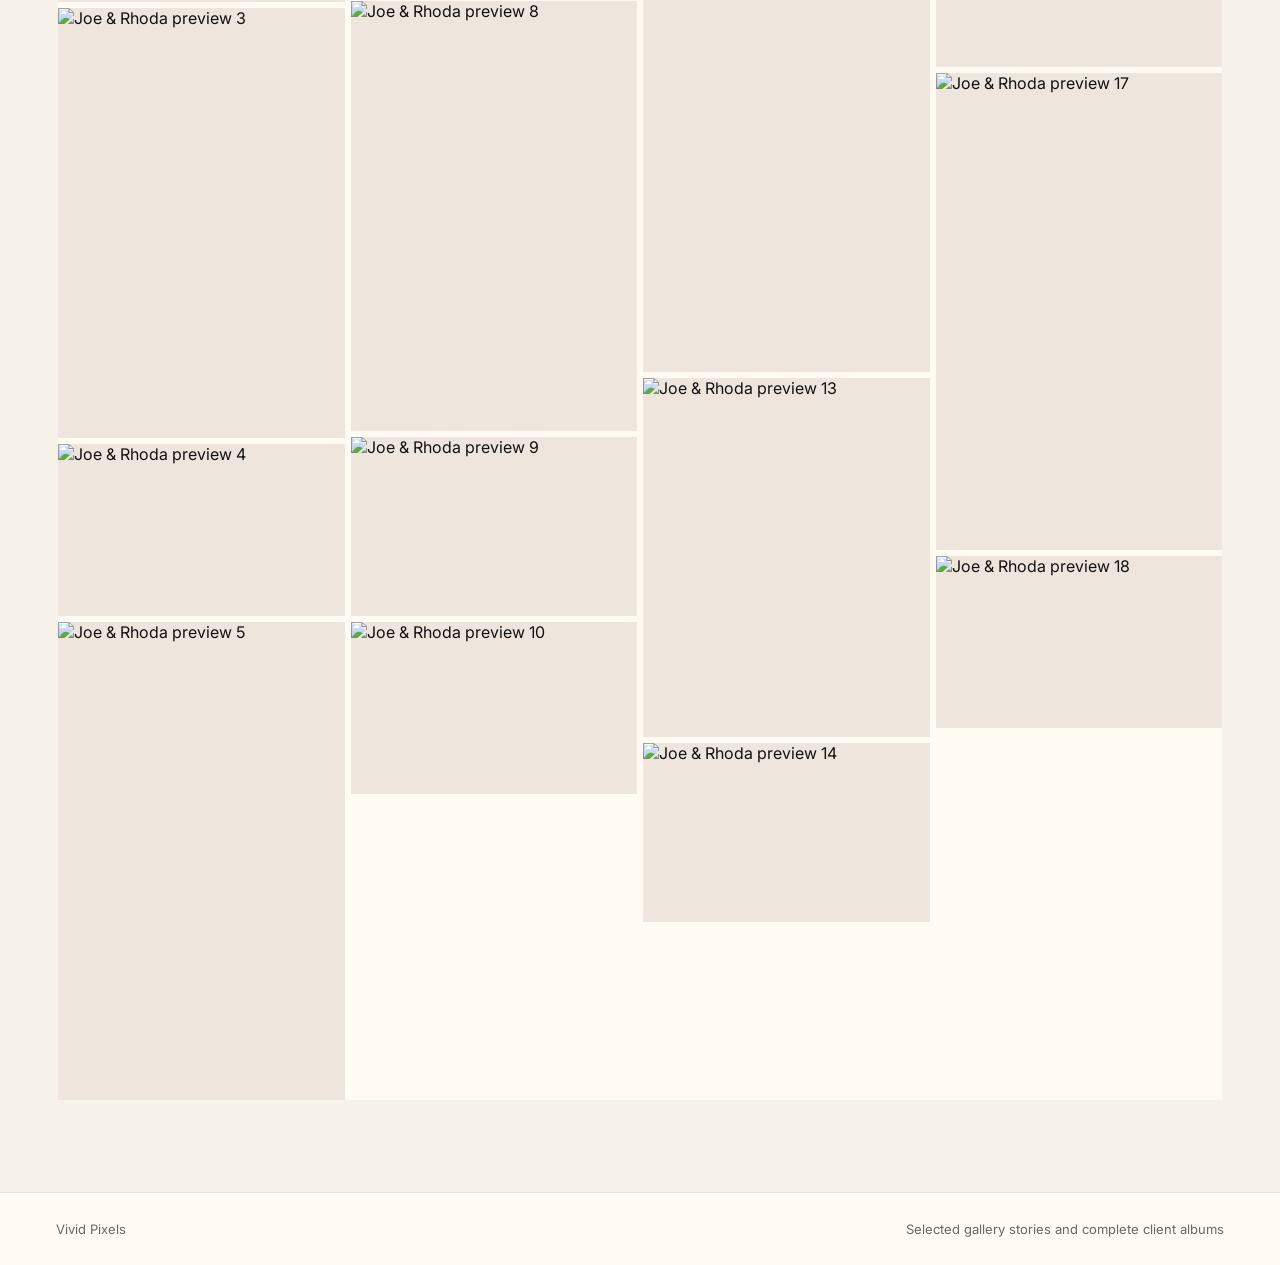
==== commit c343b4ff: "Improve mobile gallery compatibility" ====
--- a/gallery-detail.html
+++ b/gallery-detail.html
@@ -8,7 +8,7 @@
       name="description"
       content="A Vivid Pixels gallery story with selected wedding, engagement, and portrait previews."
     />
-    <link rel="stylesheet" href="styles.css" />
+    <link rel="stylesheet" href="styles.css?v=20260526" />
   </head>
   <body>
     <header class="site-header">
@@ -65,6 +65,6 @@
       <span>Selected gallery stories and complete client albums</span>
     </footer>
 
-    <script src="script.js"></script>
+    <script src="script.js?v=20260526"></script>
   </body>
 </html>
--- a/styles.css
+++ b/styles.css
@@ -1023,6 +1023,7 @@
 }
 
 .story-photo-grid figure {
+  aspect-ratio: 3 / 4;
   break-inside: avoid;
   margin: 0;
   margin-bottom: 6px;
@@ -1031,8 +1032,35 @@
   background: var(--panel-2);
 }
 
+.story-photo-grid .story-tile-0,
+.story-photo-grid .story-tile-6 {
+  aspect-ratio: 4 / 5;
+}
+
+.story-photo-grid .story-tile-1,
+.story-photo-grid .story-tile-8 {
+  aspect-ratio: 16 / 10;
+}
+
+.story-photo-grid .story-tile-2,
+.story-photo-grid .story-tile-7,
+.story-photo-grid .story-tile-10 {
+  aspect-ratio: 2 / 3;
+}
+
+.story-photo-grid .story-tile-3,
+.story-photo-grid .story-tile-5,
+.story-photo-grid .story-tile-9 {
+  aspect-ratio: 5 / 3;
+}
+
+.story-photo-grid .story-tile-4,
+.story-photo-grid .story-tile-11 {
+  aspect-ratio: 3 / 5;
+}
+
 .story-photo-grid img {
-  height: auto;
+  height: 100%;
   object-fit: cover;
   transition: transform 700ms ease, filter 700ms ease;
 }
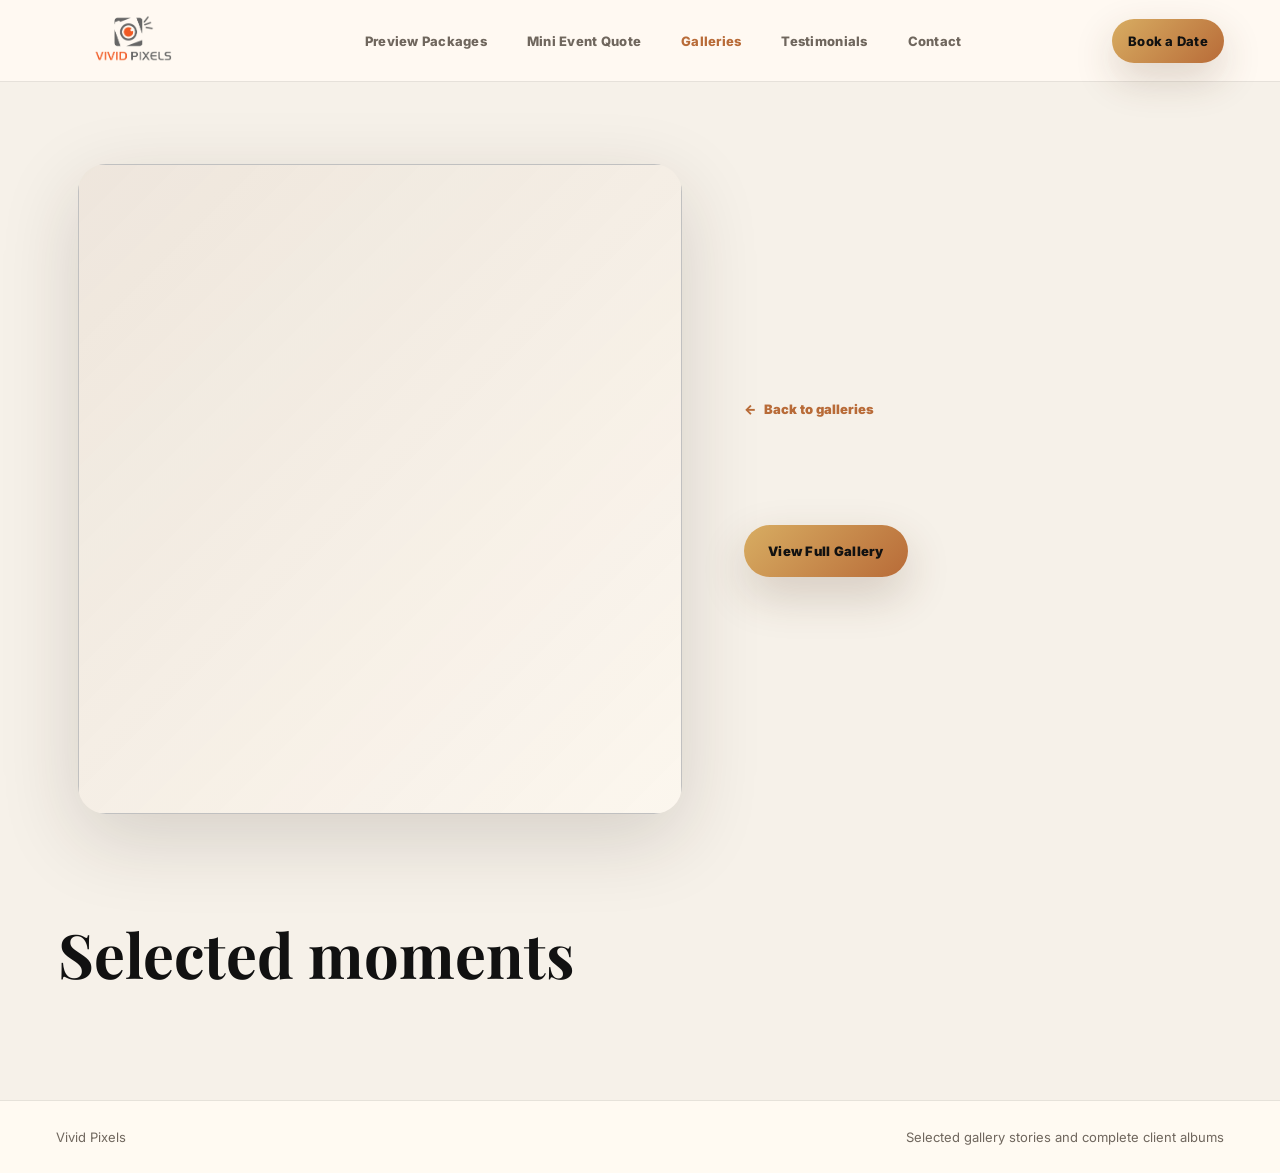
==== commit dc0252fe: "Remove duplicate gallery moment heading text" ====
--- a/gallery-detail.html
+++ b/gallery-detail.html
@@ -52,9 +52,8 @@
       </section>
 
       <section class="section gallery-story-section" aria-labelledby="detailTitle">
-        <div class="section-heading">
-          <p class="eyebrow">Selected moments</p>
-          <h2 id="detailTitle">Gallery preview.</h2>
+        <div class="section-heading gallery-story-heading">
+          <h2 id="detailTitle">Selected moments</h2>
         </div>
         <div class="story-photo-grid" id="detailPhotoGrid"></div>
       </section>
--- a/styles.css
+++ b/styles.css
@@ -1015,6 +1015,14 @@
   padding-top: 46px;
 }
 
+.gallery-story-heading {
+  margin-bottom: 24px;
+}
+
+.gallery-story-heading h2 {
+  color: var(--white);
+}
+
 .story-photo-grid {
   column-count: 4;
   column-gap: 6px;
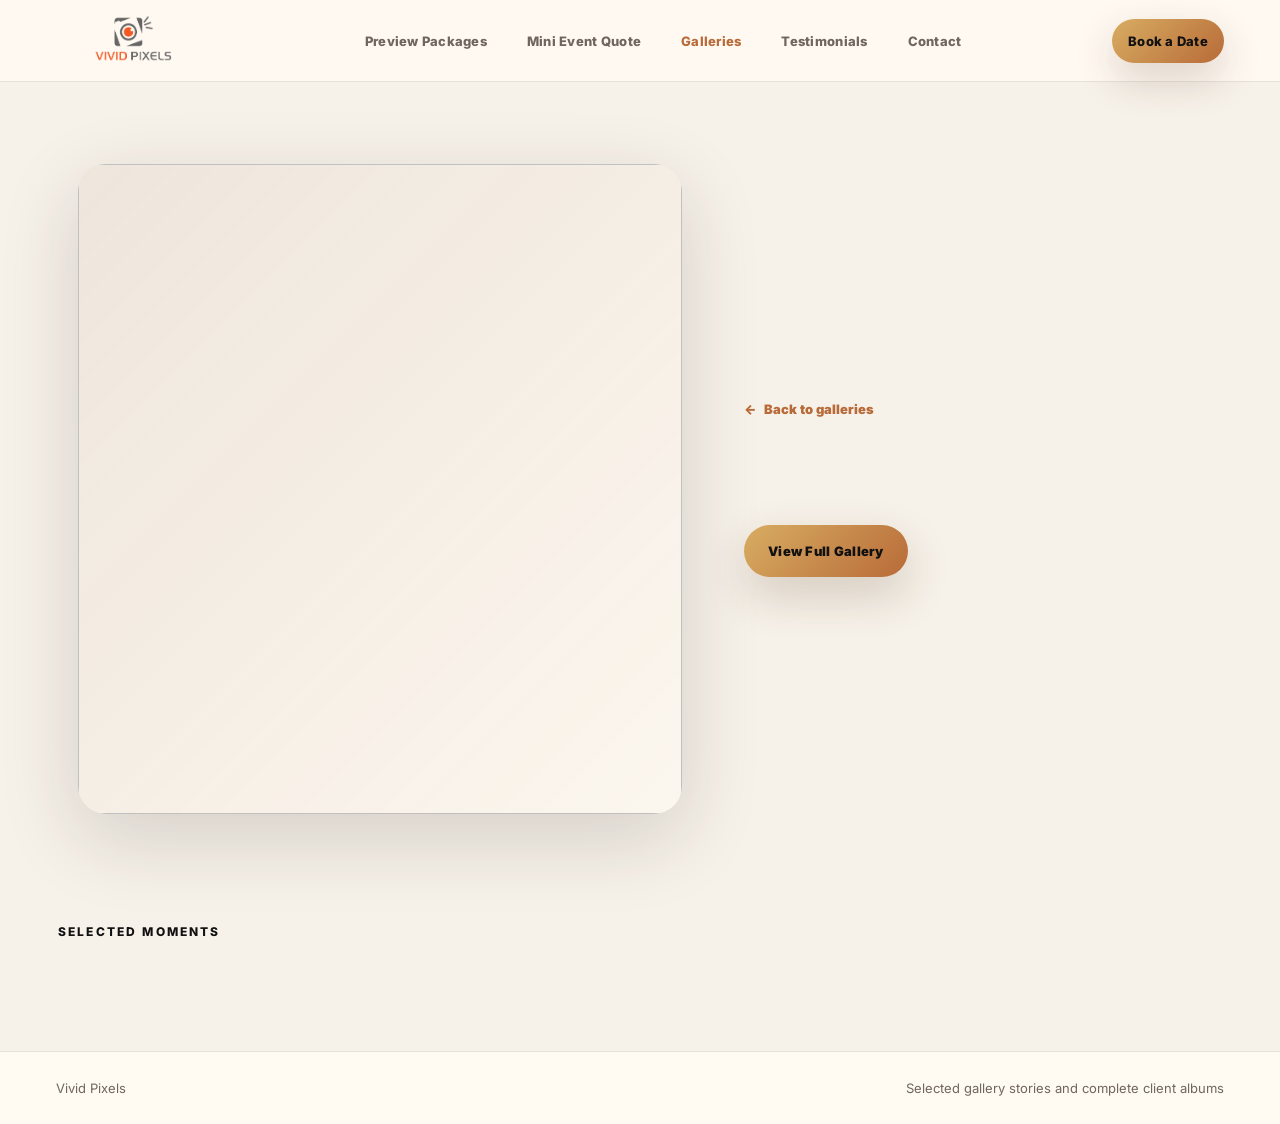
==== commit 86b1da6e: "Improve landing page tablet layout" ====
--- a/gallery-detail.html
+++ b/gallery-detail.html
@@ -8,7 +8,7 @@
       name="description"
       content="A Vivid Pixels gallery story with selected wedding, engagement, and portrait previews."
     />
-    <link rel="stylesheet" href="styles.css?v=20260526" />
+    <link rel="stylesheet" href="styles.css?v=20260526b" />
   </head>
   <body>
     <header class="site-header">
@@ -64,6 +64,6 @@
       <span>Selected gallery stories and complete client albums</span>
     </footer>
 
-    <script src="script.js?v=20260526"></script>
+    <script src="script.js?v=20260526b"></script>
   </body>
 </html>
--- a/styles.css
+++ b/styles.css
@@ -1016,11 +1016,18 @@
 }
 
 .gallery-story-heading {
-  margin-bottom: 24px;
+  margin-bottom: 18px;
 }
 
 .gallery-story-heading h2 {
+  margin-bottom: 0;
   color: var(--white);
+  font-family: Inter, ui-sans-serif, system-ui, -apple-system, BlinkMacSystemFont, "Segoe UI", sans-serif;
+  font-size: 12px;
+  font-weight: 800;
+  letter-spacing: 0.18em;
+  line-height: 1.4;
+  text-transform: uppercase;
 }
 
 .story-photo-grid {
@@ -1109,6 +1116,10 @@
   margin-bottom: 16px;
   color: #fffaf2;
   font-size: 31px;
+  overflow: hidden;
+  display: -webkit-box;
+  -webkit-box-orient: vertical;
+  -webkit-line-clamp: 2;
   text-shadow: 0 2px 18px rgba(0, 0, 0, 0.28);
 }
 
@@ -1254,6 +1265,156 @@
   background: #fffaf2;
   color: var(--silver);
   font-size: 13px;
+}
+
+@media (min-width: 901px) and (max-width: 1180px) {
+  .site-header {
+    grid-template-columns: 1fr auto;
+    gap: 12px;
+  }
+
+  nav,
+  .header-cta {
+    display: none;
+  }
+
+  .menu-toggle {
+    display: inline-flex;
+  }
+
+  .site-header.is-menu-open .mobile-menu {
+    display: grid;
+  }
+
+  .hero {
+    min-height: 840px;
+  }
+
+  .hero-content {
+    padding: 82px clamp(30px, 6vw, 64px) 58px;
+  }
+
+  h1 {
+    max-width: 720px;
+    font-size: clamp(58px, 8vw, 86px);
+  }
+
+  h2 {
+    font-size: clamp(42px, 5.8vw, 58px);
+  }
+
+  .hero-proof {
+    max-width: 650px;
+  }
+
+  .hero-proof span {
+    min-width: min(46%, 240px);
+  }
+
+  .intro-strip {
+    grid-template-columns: repeat(2, 1fr);
+  }
+
+  .work-heading,
+  .split-heading,
+  .gallery-panel,
+  .reviews-layout,
+  .contact-band {
+    grid-template-columns: 1fr;
+  }
+
+  .section {
+    padding-top: 78px;
+    padding-bottom: 78px;
+  }
+
+  .slide-stage,
+  .slide-stage img {
+    min-height: 560px;
+  }
+
+  .slide-thumbnails {
+    grid-template-columns: repeat(3, minmax(0, 1fr));
+  }
+
+  .gallery-panel {
+    align-items: start;
+  }
+
+  .gallery-panel .button {
+    justify-self: start;
+  }
+
+  .gallery-filters {
+    justify-content: flex-start;
+  }
+
+  .portfolio-grid {
+    grid-template-columns: repeat(2, minmax(0, 1fr));
+  }
+
+  .portfolio-card {
+    min-height: 460px;
+  }
+
+  .portfolio-open {
+    min-height: 460px;
+  }
+
+  .portfolio-video,
+  .portfolio-embed {
+    grid-column: 1 / -1;
+  }
+
+  .portfolio-embed {
+    grid-template-columns: 1fr;
+    width: 100%;
+    margin-left: 0;
+    padding: clamp(30px, 5vw, 54px);
+  }
+
+  .portfolio-embed.is-reversed .video-card-copy,
+  .portfolio-embed.is-reversed .video-frame {
+    order: initial;
+  }
+
+  .portfolio-embed .video-card-copy {
+    order: -1;
+    padding: 0;
+  }
+
+  .gallery-story-hero {
+    grid-template-columns: 1fr;
+    padding-top: 58px;
+  }
+
+  .gallery-story-image,
+  .gallery-story-image img {
+    min-height: 560px;
+  }
+
+  .story-photo-grid {
+    column-count: 3;
+  }
+
+  .service-grid,
+  .process-grid,
+  .faq-grid,
+  .package-grid {
+    grid-template-columns: repeat(2, minmax(0, 1fr));
+  }
+
+  .package-card {
+    min-height: auto;
+  }
+
+  .reviews-layout {
+    gap: 28px;
+  }
+
+  .review-form {
+    max-width: 620px;
+  }
 }
 
 @media (max-width: 900px) {
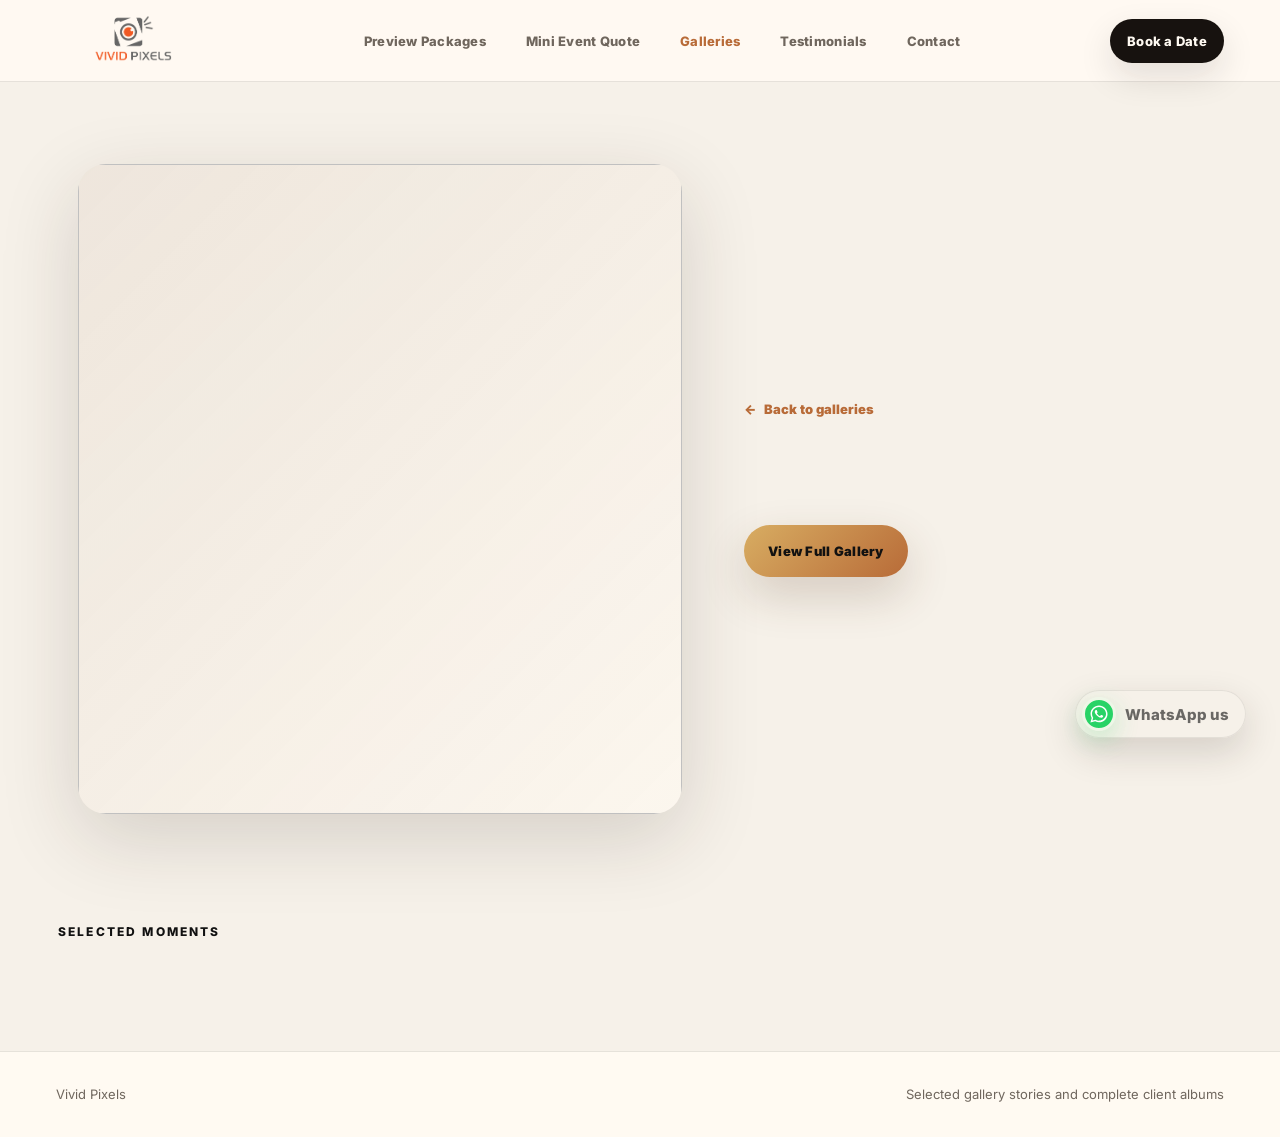
==== commit 38fbe12d: "Show floating WhatsApp on gallery pages" ====
--- a/gallery-detail.html
+++ b/gallery-detail.html
@@ -8,7 +8,7 @@
       name="description"
       content="A Vivid Pixels gallery story with selected wedding, engagement, and portrait previews."
     />
-    <link rel="stylesheet" href="styles.css?v=20260526b" />
+    <link rel="stylesheet" href="styles.css?v=20260530d" />
   </head>
   <body>
     <header class="site-header">
@@ -64,6 +64,22 @@
       <span>Selected gallery stories and complete client albums</span>
     </footer>
 
+    <a
+      class="floating-whatsapp"
+      id="cta-floating-whatsapp-gallery-detail"
+      href="https://wa.me/255713550069?text=Hi%20Vivid%20Pixels%2C%20I%20would%20like%20to%20begin%20a%20wedding%20inquiry."
+      target="_blank"
+      rel="noopener noreferrer"
+      aria-label="Start inquiry on WhatsApp"
+    >
+      <span class="floating-whatsapp-icon" aria-hidden="true">
+        <svg viewBox="0 0 32 32" focusable="false">
+          <path d="M16.04 3.5c-6.82 0-12.37 5.45-12.37 12.14 0 2.16.59 4.27 1.7 6.11L3.5 28.5l6.97-1.78a12.6 12.6 0 0 0 5.57 1.3c6.82 0 12.37-5.45 12.37-12.15S22.86 3.5 16.04 3.5Zm0 22.31c-1.79 0-3.55-.47-5.08-1.37l-.36-.21-4.12 1.05 1.1-3.98-.24-.39a9.9 9.9 0 0 1-1.47-5.27c0-5.47 4.56-9.92 10.17-9.92 5.6 0 10.16 4.45 10.16 9.92 0 5.48-4.56 9.94-10.16 9.94Zm5.58-7.44c-.31-.15-1.82-.88-2.1-.98-.28-.1-.49-.15-.69.15-.2.29-.79.97-.97 1.17-.18.2-.36.22-.67.07-.31-.15-1.29-.47-2.45-1.49-.91-.8-1.52-1.78-1.69-2.08-.18-.29-.02-.45.13-.6.14-.13.31-.34.46-.51.15-.18.2-.3.31-.49.1-.2.05-.37-.03-.52-.08-.15-.69-1.63-.94-2.23-.25-.58-.5-.5-.69-.51h-.59c-.2 0-.52.07-.79.37-.28.29-1.04 1-1.04 2.43s1.07 2.82 1.22 3.01c.15.2 2.1 3.14 5.09 4.4.71.3 1.27.48 1.7.62.71.22 1.36.19 1.88.12.57-.08 1.82-.73 2.08-1.43.26-.7.26-1.3.18-1.43-.08-.12-.28-.2-.59-.34Z" />
+        </svg>
+      </span>
+      <span>WhatsApp us</span>
+    </a>
+
     <script src="script.js?v=20260526b"></script>
   </body>
 </html>
--- a/styles.css
+++ b/styles.css
@@ -28,6 +28,14 @@
   scroll-behavior: smooth;
 }
 
+#contact,
+#packages,
+#reviews,
+#experience,
+#faq {
+  scroll-margin-top: 96px;
+}
+
 body {
   margin: 0;
   background: var(--black);
@@ -156,42 +164,47 @@
 }
 
 .header-cta {
-  background: linear-gradient(135deg, var(--gold), var(--orange));
-  color: #111111;
-  box-shadow: 0 16px 40px rgba(80, 48, 24, 0.2);
+  border: 1px solid rgba(23, 18, 15, 0.18);
+  background: #17120f;
+  color: #fffaf2;
+  box-shadow: 0 14px 34px rgba(23, 18, 15, 0.12);
 }
 
 .hero {
   position: relative;
-  min-height: calc(100vh - 82px);
+  min-height: calc(100svh - 82px);
   display: flex;
   align-items: center;
   overflow: hidden;
+  isolation: isolate;
+  background: #100d0b;
 }
 
 .hero-media {
   position: absolute;
   inset: 0;
   background-image: url("assets/gallery/hero.jpg");
-  background-position: center;
+  background-position: center 38%;
   background-size: cover;
-  filter: saturate(1.08) contrast(1.08) brightness(1.02);
+  filter: saturate(0.92) contrast(1.08) brightness(0.78);
+  transform: scale(1.02);
 }
 
 .hero-overlay {
   position: absolute;
   inset: 0;
   background:
-    linear-gradient(90deg, rgba(246, 241, 233, 0.9), rgba(246, 241, 233, 0.64) 42%, rgba(246, 241, 233, 0.08)),
-    radial-gradient(circle at 74% 18%, rgba(216, 173, 98, 0.18), transparent 25rem),
-    linear-gradient(180deg, rgba(246, 241, 233, 0.04), rgba(246, 241, 233, 0.38));
+    linear-gradient(90deg, rgba(10, 8, 7, 0.82), rgba(10, 8, 7, 0.52) 42%, rgba(10, 8, 7, 0.16)),
+    linear-gradient(180deg, rgba(10, 8, 7, 0.34), rgba(10, 8, 7, 0.12) 48%, rgba(10, 8, 7, 0.68));
 }
 
 .hero-content {
   position: relative;
   z-index: 1;
   width: min(1180px, 100%);
-  padding: 92px clamp(22px, 6vw, 82px) 74px;
+  padding: clamp(92px, 12vh, 140px) clamp(22px, 7vw, 96px) clamp(72px, 10vh, 118px);
+  color: #fffaf2;
+  animation: heroFadeIn 900ms ease both;
 }
 
 .eyebrow {
@@ -224,6 +237,19 @@
   line-height: 0.94;
 }
 
+.hero h1 {
+  max-width: 940px;
+  margin-bottom: 28px;
+  color: #fffaf2;
+  font-size: clamp(52px, 7.2vw, 106px);
+  line-height: 0.92;
+  text-wrap: balance;
+}
+
+.hero h1 span {
+  display: block;
+}
+
 h2 {
   max-width: 760px;
   margin-bottom: 16px;
@@ -238,10 +264,10 @@
 }
 
 .hero-content > p:not(.eyebrow) {
-  max-width: 610px;
-  color: var(--silver);
-  font-size: 19px;
-  line-height: 1.75;
+  max-width: 560px;
+  color: rgba(255, 250, 242, 0.78);
+  font-size: clamp(17px, 1.5vw, 21px);
+  line-height: 1.72;
 }
 
 .hero-actions,
@@ -252,7 +278,7 @@
 }
 
 .hero-actions {
-  margin-top: 34px;
+  margin-top: 40px;
 }
 
 .button {
@@ -277,9 +303,14 @@
   box-shadow: 0 18px 46px rgba(80, 48, 24, 0.2);
 }
 
-.button-primary:hover,
+.button-primary:hover {
+  background: linear-gradient(135deg, #e5bd76, #a85d31);
+}
+
 .header-cta:hover {
-  background: linear-gradient(135deg, #e5bd76, #a85d31);
+  border-color: rgba(23, 18, 15, 0.28);
+  background: #2a211b;
+  color: #fffaf2;
 }
 
 .button-secondary,
@@ -287,6 +318,38 @@
   border: 1px solid var(--line-dark);
   background: rgba(255, 250, 242, 0.54);
   color: var(--white);
+}
+
+.hero .eyebrow {
+  margin-bottom: 24px;
+  color: rgba(216, 173, 98, 0.92);
+}
+
+.hero .button {
+  min-width: 152px;
+}
+
+.hero .button-secondary {
+  border-color: rgba(255, 250, 242, 0.5);
+  background: rgba(255, 250, 242, 0.08);
+  color: #fffaf2;
+  backdrop-filter: blur(10px);
+}
+
+.hero .button-secondary:hover {
+  background: rgba(255, 250, 242, 0.16);
+}
+
+@keyframes heroFadeIn {
+  from {
+    opacity: 0;
+    transform: translateY(14px);
+  }
+
+  to {
+    opacity: 1;
+    transform: translateY(0);
+  }
 }
 
 .hero-proof {
@@ -343,6 +406,62 @@
   font-size: 24px;
 }
 
+.editorial-intro {
+  width: min(1240px, 100%);
+  margin: 0 auto;
+  padding: 92px clamp(20px, 5vw, 58px) 68px;
+  display: grid;
+  grid-template-columns: minmax(0, 1.1fr) minmax(280px, 0.72fr);
+  gap: clamp(34px, 6vw, 86px);
+  align-items: end;
+}
+
+.editorial-intro h2 {
+  max-width: 780px;
+  margin-bottom: 0;
+}
+
+.editorial-intro h2 span {
+  display: block;
+}
+
+.editorial-intro > p {
+  max-width: 480px;
+  margin-bottom: 10px;
+  color: var(--silver);
+  font-size: 18px;
+  line-height: 1.78;
+}
+
+.intro-proof {
+  grid-column: 1 / -1;
+  display: grid;
+  grid-template-columns: repeat(3, 1fr);
+  gap: 1px;
+  border: 1px solid var(--line);
+  background: var(--line);
+}
+
+.intro-proof span {
+  min-height: 118px;
+  display: grid;
+  align-content: center;
+  gap: 6px;
+  padding: 22px;
+  background: rgba(255, 250, 242, 0.76);
+  color: var(--silver);
+  font-size: 13px;
+  font-weight: 800;
+  text-align: center;
+}
+
+.intro-proof strong {
+  color: var(--orange);
+  font-family: "Playfair Display", Georgia, serif;
+  font-size: 32px;
+  line-height: 1;
+}
+
 .section {
   width: min(1240px, 100%);
   margin: 0 auto;
@@ -375,7 +494,6 @@
 .process-grid p,
 .package-copy,
 .package-card li,
-.faq-grid p,
 .contact-band p:not(.eyebrow) {
   color: var(--silver);
   font-size: 16px;
@@ -383,8 +501,7 @@
 }
 
 .service-grid,
-.process-grid,
-.faq-grid {
+.process-grid {
   display: grid;
   grid-template-columns: repeat(3, 1fr);
   gap: 18px;
@@ -392,9 +509,6 @@
 
 .service-card,
 .process-grid article,
-.faq-grid article,
-.review-card,
-.review-form,
 .lead-form {
   border: 1px solid var(--line);
   border-radius: 22px;
@@ -403,8 +517,7 @@
 }
 
 .service-card,
-.process-grid article,
-.faq-grid article {
+.process-grid article {
   padding: 28px;
 }
 
@@ -414,6 +527,224 @@
   margin-bottom: 34px;
   color: var(--orange);
   font-weight: 900;
+}
+
+.story-section {
+  padding-top: 58px;
+}
+
+.story-heading {
+  max-width: 880px;
+}
+
+.story-grid {
+  display: grid;
+  grid-template-columns: 1.05fr 0.85fr 0.85fr;
+  grid-auto-rows: minmax(270px, auto);
+  gap: clamp(10px, 1.6vw, 18px);
+}
+
+.story-card {
+  position: relative;
+  min-height: 330px;
+  overflow: hidden;
+  background: #111111;
+  color: #fffaf2;
+  box-shadow: 0 24px 80px rgba(41, 31, 22, 0.14);
+}
+
+.story-card-large {
+  grid-row: span 2;
+  min-height: 680px;
+}
+
+.story-card-wide {
+  grid-column: span 2;
+  min-height: 360px;
+}
+
+.story-card img,
+.work-image img {
+  width: 100%;
+  height: 100%;
+  object-fit: cover;
+}
+
+.story-card img {
+  position: absolute;
+  inset: 0;
+  filter: saturate(0.95) contrast(1.02);
+}
+
+.story-card::after,
+.work-image::after {
+  content: "";
+  position: absolute;
+  inset: 0;
+  background: linear-gradient(180deg, transparent 42%, rgba(0, 0, 0, 0.72));
+}
+
+.story-card p {
+  position: absolute;
+  z-index: 1;
+  left: 22px;
+  right: 22px;
+  bottom: 20px;
+  margin: 0;
+  color: #fffaf2;
+  font-family: "Playfair Display", Georgia, serif;
+  font-size: clamp(24px, 2.5vw, 36px);
+  font-weight: 700;
+  line-height: 1;
+  text-wrap: balance;
+}
+
+.story-card:not(.story-card-large):not(.story-card-wide) p {
+  font-size: clamp(22px, 2vw, 29px);
+}
+
+.editorial-work {
+  display: grid;
+  grid-template-columns: minmax(0, 1.1fr) minmax(0, 0.72fr) minmax(0, 0.72fr);
+  gap: clamp(10px, 1.6vw, 18px);
+}
+
+.work-image {
+  position: relative;
+  min-height: 390px;
+  display: block;
+  overflow: hidden;
+  background: var(--panel);
+  color: #fffaf2;
+  text-decoration: none;
+  box-shadow: var(--shadow);
+}
+
+.work-image-featured {
+  grid-row: span 2;
+  min-height: 760px;
+}
+
+.work-image-wide {
+  grid-column: 2 / 4;
+  min-height: 390px;
+}
+
+.work-image img {
+  position: absolute;
+  inset: 0;
+  transition: transform 900ms ease, filter 900ms ease;
+}
+
+.work-image:hover img {
+  transform: scale(1.035);
+  filter: saturate(1.08);
+}
+
+.work-image span {
+  position: absolute;
+  z-index: 1;
+  left: 24px;
+  right: 24px;
+  bottom: 22px;
+  color: #fffaf2;
+  font-family: "Playfair Display", Georgia, serif;
+  font-size: clamp(26px, 2.6vw, 42px);
+  font-weight: 700;
+  line-height: 1;
+  text-shadow: 0 2px 22px rgba(0, 0, 0, 0.3);
+}
+
+.work-image:not(.work-image-featured) span {
+  font-size: clamp(22px, 2vw, 31px);
+}
+
+.gallery-panel-minimal {
+  margin-top: clamp(22px, 3vw, 34px);
+  padding: 0;
+  border: 0;
+  border-radius: 0;
+  background: transparent;
+  box-shadow: none;
+}
+
+.quiet-authority {
+  width: min(1240px, 100%);
+  padding-top: clamp(82px, 9vw, 132px);
+  padding-bottom: clamp(86px, 10vw, 142px);
+}
+
+.authority-layout {
+  display: grid;
+  grid-template-columns: minmax(0, 0.95fr) minmax(320px, 0.72fr);
+  gap: clamp(38px, 7vw, 96px);
+  align-items: start;
+}
+
+.authority-layout h2 {
+  max-width: 760px;
+  margin-bottom: 0;
+}
+
+.authority-copy {
+  max-width: 590px;
+  padding-top: 8px;
+}
+
+.authority-copy p {
+  margin-bottom: 24px;
+  color: var(--silver);
+  font-size: clamp(17px, 1.45vw, 20px);
+  line-height: 1.85;
+}
+
+.authority-copy p:nth-last-child(2) {
+  margin-top: 36px;
+  color: var(--white);
+  font-family: "Playfair Display", Georgia, serif;
+  font-size: clamp(28px, 3vw, 44px);
+  font-weight: 700;
+  line-height: 1.05;
+}
+
+.authority-copy p:last-child {
+  margin-bottom: 0;
+}
+
+.authority-pillars {
+  display: grid;
+  grid-template-columns: repeat(3, minmax(0, 1fr));
+  gap: 0;
+  margin-top: clamp(64px, 8vw, 104px);
+  border-top: 1px solid var(--line-dark);
+  border-bottom: 1px solid var(--line-dark);
+}
+
+.authority-pillars article {
+  padding: clamp(28px, 4vw, 46px) clamp(20px, 3vw, 34px);
+}
+
+.authority-pillars article + article {
+  border-left: 1px solid var(--line);
+}
+
+.authority-pillars h3 {
+  margin-bottom: 18px;
+  font-family: Inter, ui-sans-serif, system-ui, -apple-system, BlinkMacSystemFont, "Segoe UI", sans-serif;
+  color: var(--orange-dark);
+  font-size: 13px;
+  font-weight: 900;
+  letter-spacing: 0.14em;
+  line-height: 1.35;
+  text-transform: uppercase;
+}
+
+.authority-pillars p {
+  max-width: 310px;
+  margin-bottom: 0;
+  color: var(--silver);
+  font-size: 16px;
+  line-height: 1.75;
 }
 
 .work-slideshow {
@@ -576,7 +907,9 @@
 .faq-section {
   width: 100%;
   max-width: none;
-  background: var(--blue-black);
+  background:
+    linear-gradient(180deg, rgba(23, 18, 15, 0.98), rgba(23, 18, 15, 1)),
+    var(--blue-black);
 }
 
 .package-section > *,
@@ -593,57 +926,96 @@
   color: #fffaf2;
 }
 
+.package-section .section-heading {
+  max-width: 900px;
+  margin-bottom: clamp(44px, 6vw, 72px);
+}
+
 .package-section .section-heading p:last-child,
 .reviews-section .section-heading p:last-child,
 .faq-section .section-heading p:last-child {
   color: #c8bdb0;
 }
 
+.investment-intro {
+  max-width: 760px;
+  margin: 0 auto clamp(42px, 6vw, 70px);
+  padding: 0 clamp(8px, 2vw, 20px);
+  text-align: center;
+}
+
+.investment-intro h3 {
+  margin-bottom: 18px;
+  color: #fffaf2;
+  font-size: clamp(34px, 4.2vw, 56px);
+}
+
+.investment-intro > p:not(.eyebrow) {
+  max-width: 690px;
+  margin: 0 auto 24px;
+  color: #c8bdb0;
+  font-size: 17px;
+  line-height: 1.8;
+}
+
+.investment-intro strong {
+  display: inline-flex;
+  align-items: center;
+  justify-content: center;
+  min-height: 46px;
+  border-top: 1px solid rgba(216, 173, 98, 0.38);
+  border-bottom: 1px solid rgba(216, 173, 98, 0.38);
+  padding: 10px 0;
+  color: var(--gold);
+  font-size: 13px;
+  font-weight: 900;
+  letter-spacing: 0.04em;
+}
+
 .package-grid {
   display: grid;
   grid-template-columns: repeat(4, minmax(0, 1fr));
-  gap: 18px;
+  gap: 1px;
+  border: 1px solid rgba(255, 250, 242, 0.14);
+  background: rgba(255, 250, 242, 0.14);
 }
 
 .package-card {
   position: relative;
   display: flex;
   flex-direction: column;
-  gap: 26px;
-  min-height: 540px;
-  padding: 30px;
-  border: 1px solid var(--line);
-  border-radius: 24px;
-  background: #fffaf2;
-  box-shadow: 0 18px 60px rgba(41, 31, 22, 0.12);
+  gap: 30px;
+  min-height: 610px;
+  padding: clamp(28px, 3vw, 38px);
+  border: 0;
+  border-radius: 0;
+  background:
+    linear-gradient(180deg, rgba(255, 250, 242, 0.98), rgba(246, 241, 233, 0.92)),
+    #fffaf2;
+  box-shadow: none;
 }
 
 .package-card.highlighted {
-  border-color: rgba(216, 173, 98, 0.74);
+  z-index: 1;
   background:
-    radial-gradient(circle at 82% 0%, rgba(216, 173, 98, 0.2), transparent 18rem),
+    linear-gradient(180deg, rgba(255, 247, 234, 1), rgba(255, 250, 242, 0.96)),
     #fff7ea;
-  box-shadow: 0 24px 80px rgba(80, 48, 24, 0.14);
+  box-shadow: inset 0 0 0 1px rgba(216, 173, 98, 0.5);
 }
 
 .popular {
   position: absolute;
-  top: 22px;
-  right: 22px;
+  top: 26px;
+  right: 26px;
   border-radius: 999px;
-  padding: 7px 11px;
-  background: rgba(216, 173, 98, 0.2);
-  color: var(--copper);
+  padding: 8px 12px;
+  border: 1px solid rgba(122, 67, 38, 0.2);
+  background: rgba(255, 250, 242, 0.72);
+  color: var(--orange-dark);
   font-size: 11px;
   font-weight: 900;
-}
-
-.price {
-  margin-bottom: 16px;
-  color: var(--white);
-  font-family: "Playfair Display", Georgia, serif;
-  font-size: 44px;
-  font-weight: 700;
+  letter-spacing: 0.08em;
+  text-transform: uppercase;
 }
 
 .package-card ul {
@@ -654,58 +1026,169 @@
   list-style: none;
 }
 
+.package-card h3 {
+  max-width: 300px;
+  margin-bottom: 14px;
+  font-size: clamp(30px, 2.8vw, 42px);
+  line-height: 0.98;
+}
+
+.collection-investment {
+  margin-bottom: 20px;
+  color: var(--orange-dark);
+  font-size: 12px;
+  font-weight: 900;
+  letter-spacing: 0.04em;
+  line-height: 1.55;
+}
+
+.package-copy {
+  max-width: 330px;
+}
+
+.package-card li {
+  display: flex;
+  align-items: baseline;
+}
+
 .package-card li::before {
   content: "";
+  flex: 0 0 auto;
   display: inline-block;
-  width: 8px;
-  height: 8px;
-  margin: 0 10px 1px 0;
+  width: 5px;
+  height: 5px;
+  margin: 0 12px 2px 0;
   border-radius: 50%;
-  background: var(--orange);
+  background: var(--gold);
 }
 
 .package-card .button {
   margin-top: auto;
+  width: 100%;
+  border-radius: 0;
 }
 
 .wide-package {
   background:
-    linear-gradient(135deg, rgba(216, 173, 98, 0.16), rgba(255, 250, 242, 0.88)),
+    linear-gradient(180deg, rgba(255, 250, 242, 0.98), rgba(238, 230, 220, 0.9)),
     #fffaf2;
 }
 
-.reviews-layout {
-  display: grid;
-  grid-template-columns: minmax(0, 1fr) 430px;
-  gap: 22px;
-}
-
 .review-list {
   display: grid;
-  gap: 16px;
+  grid-template-columns: repeat(3, minmax(0, 1fr));
+  gap: 1px;
+  border: 1px solid rgba(255, 250, 242, 0.14);
+  background: rgba(255, 250, 242, 0.14);
 }
 
 .review-card {
-  padding: 28px;
+  display: grid;
+  align-content: start;
+  gap: 0;
+  min-height: 100%;
+  padding: 0;
+  border: 0;
+  border-radius: 0;
+  background:
+    linear-gradient(180deg, rgba(255, 250, 242, 0.98), rgba(246, 241, 233, 0.92)),
+    #fffaf2;
+  box-shadow: none;
+}
+
+.review-card img {
+  width: 100%;
+  aspect-ratio: 4 / 3;
+  object-fit: cover;
+  filter: saturate(0.96) contrast(1.02);
+}
+
+.review-card div {
+  display: grid;
+  align-content: start;
+  padding: clamp(26px, 3vw, 38px);
 }
 
 .review-card p {
   color: var(--cream);
-  font-size: 20px;
-  line-height: 1.65;
+  font-family: "Playfair Display", Georgia, serif;
+  font-size: clamp(24px, 2.1vw, 32px);
+  font-weight: 700;
+  line-height: 1.18;
 }
 
 .review-card strong {
+  display: block;
+  margin-top: 20px;
   color: var(--orange);
-}
-
-.stars {
-  margin-bottom: 14px;
-  color: var(--orange);
-  letter-spacing: 0.06em;
-}
-
-.review-form,
+  font-size: 15px;
+  font-weight: 900;
+}
+
+.review-card span {
+  display: block;
+  margin-top: 6px;
+  color: var(--silver);
+  font-size: 12px;
+  font-weight: 900;
+  letter-spacing: 0.12em;
+  text-transform: uppercase;
+}
+
+.faq-section .section-heading {
+  max-width: 780px;
+}
+
+.faq-grid {
+  display: grid;
+  border-top: 1px solid rgba(255, 250, 242, 0.18);
+}
+
+.faq-grid details {
+  border-bottom: 1px solid rgba(255, 250, 242, 0.18);
+  color: #fffaf2;
+}
+
+.faq-grid summary {
+  min-height: 88px;
+  display: grid;
+  grid-template-columns: minmax(0, 1fr) auto;
+  gap: 24px;
+  align-items: center;
+  padding: 26px 0;
+  color: #fffaf2;
+  font-family: "Playfair Display", Georgia, serif;
+  font-size: clamp(24px, 2.4vw, 34px);
+  font-weight: 700;
+  line-height: 1.08;
+  list-style: none;
+  cursor: pointer;
+}
+
+.faq-grid summary::-webkit-details-marker {
+  display: none;
+}
+
+.faq-grid summary::after {
+  content: "+";
+  color: var(--gold);
+  font-family: Inter, ui-sans-serif, system-ui, -apple-system, BlinkMacSystemFont, "Segoe UI", sans-serif;
+  font-size: 22px;
+  font-weight: 500;
+}
+
+.faq-grid details[open] summary::after {
+  content: "−";
+}
+
+.faq-grid p {
+  max-width: 760px;
+  margin: -4px 0 30px;
+  color: #c8bdb0;
+  font-size: 17px;
+  line-height: 1.8;
+}
+
 .lead-form {
   display: grid;
   gap: 16px;
@@ -747,13 +1230,100 @@
 
 .contact-band {
   display: grid;
-  grid-template-columns: minmax(0, 0.95fr) minmax(320px, 520px);
-  gap: 42px;
+  grid-template-columns: minmax(0, 0.9fr) minmax(340px, 560px);
+  gap: clamp(42px, 7vw, 94px);
   align-items: start;
-  padding: 96px clamp(20px, 7vw, 94px);
+  padding: clamp(92px, 9vw, 138px) clamp(20px, 7vw, 94px);
   background:
-    radial-gradient(circle at 12% 0%, rgba(216, 173, 98, 0.18), transparent 24rem),
+    linear-gradient(90deg, rgba(255, 250, 242, 0.68), rgba(255, 250, 242, 0.94)),
+    radial-gradient(circle at 12% 0%, rgba(216, 173, 98, 0.16), transparent 24rem),
     var(--black);
+}
+
+.contact-intro {
+  position: sticky;
+  top: 120px;
+}
+
+.contact-intro h2 {
+  max-width: 640px;
+  margin-bottom: 24px;
+}
+
+.contact-intro > p {
+  max-width: 560px;
+  color: var(--silver);
+  font-size: clamp(18px, 1.7vw, 22px);
+  line-height: 1.75;
+}
+
+.contact-note {
+  max-width: 520px;
+  margin-top: clamp(44px, 6vw, 74px);
+  padding-top: 28px;
+  border-top: 1px solid var(--line-dark);
+}
+
+.contact-note p {
+  margin-bottom: 18px;
+  color: var(--silver);
+  font-size: 15px;
+  line-height: 1.75;
+}
+
+.contact-note a {
+  display: inline-flex;
+  color: var(--orange-dark);
+  font-size: 13px;
+  font-weight: 900;
+  letter-spacing: 0.04em;
+  text-decoration: none;
+  text-transform: uppercase;
+}
+
+.contact-note a::after {
+  content: "↗";
+  margin-left: 8px;
+  color: var(--gold);
+}
+
+.contact-band .lead-form {
+  gap: 18px;
+  padding: clamp(24px, 4vw, 40px);
+  border-radius: 0;
+  background: rgba(255, 250, 242, 0.78);
+  box-shadow: 0 24px 80px rgba(41, 31, 22, 0.12);
+}
+
+.contact-band .lead-form label {
+  color: var(--graphite);
+  letter-spacing: 0.02em;
+}
+
+.contact-band .lead-form input,
+.contact-band .lead-form select,
+.contact-band .lead-form textarea {
+  border-radius: 0;
+  border-color: rgba(17, 17, 17, 0.14);
+  background: rgba(255, 250, 242, 0.62);
+}
+
+.contact-band .lead-form button {
+  margin-top: 8px;
+}
+
+.selected-collection-note {
+  margin: 0;
+  border-bottom: 1px solid rgba(17, 17, 17, 0.1);
+  padding-bottom: 16px;
+  color: var(--silver);
+  font-size: 13px;
+  font-weight: 800;
+  letter-spacing: 0.02em;
+}
+
+.selected-collection-note strong {
+  color: var(--orange-dark);
 }
 
 .film-hero {
@@ -1257,27 +1827,107 @@
 }
 
 .site-footer {
-  display: flex;
-  justify-content: space-between;
-  gap: 18px;
-  padding: 28px clamp(20px, 5vw, 56px);
+  display: grid;
+  grid-template-columns: minmax(0, 1fr) auto;
+  gap: 28px;
+  align-items: start;
+  padding: 32px clamp(20px, 5vw, 56px);
   border-top: 1px solid var(--line);
   background: #fffaf2;
   color: var(--silver);
   font-size: 13px;
 }
 
+.site-footer div:first-child {
+  display: grid;
+  gap: 8px;
+}
+
+.site-footer strong {
+  color: var(--white);
+  font-size: 15px;
+}
+
+.site-footer span {
+  max-width: 560px;
+  line-height: 1.65;
+}
+
+.footer-links {
+  display: flex;
+  flex-wrap: wrap;
+  justify-content: flex-end;
+  gap: 12px 18px;
+}
+
+.footer-links a {
+  color: var(--orange-dark);
+  font-weight: 900;
+  text-decoration: none;
+}
+
+.footer-links a:hover {
+  color: var(--white);
+}
+
+.floating-whatsapp {
+  position: fixed;
+  right: clamp(16px, 4vw, 34px);
+  bottom: clamp(120px, 18vh, 210px);
+  z-index: 70;
+  display: inline-flex;
+  align-items: center;
+  gap: 9px;
+  min-height: 46px;
+  padding: 6px 16px 6px 6px;
+  border: 1px solid rgba(17, 17, 17, 0.08);
+  border-radius: 999px;
+  background: rgba(246, 241, 233, 0.88);
+  box-shadow: 0 14px 36px rgba(41, 31, 22, 0.16);
+  color: rgba(17, 17, 17, 0.62);
+  font-size: 15px;
+  font-weight: 800;
+  line-height: 1;
+  text-decoration: none;
+  backdrop-filter: blur(14px);
+  transition: transform 180ms ease, background 180ms ease, box-shadow 180ms ease;
+}
+
+.floating-whatsapp:hover {
+  transform: translateY(-2px);
+  background: rgba(255, 250, 242, 0.96);
+  box-shadow: 0 18px 44px rgba(41, 31, 22, 0.2);
+}
+
+.floating-whatsapp-icon {
+  width: 34px;
+  height: 34px;
+  display: grid;
+  flex: 0 0 auto;
+  place-items: center;
+  border: 3px solid rgba(255, 250, 242, 0.92);
+  border-radius: 50%;
+  background: #28d366;
+  box-shadow: 0 8px 24px rgba(40, 211, 102, 0.24);
+}
+
+.floating-whatsapp-icon svg {
+  width: 22px;
+  height: 22px;
+  fill: #ffffff;
+}
+
 @media (min-width: 901px) and (max-width: 1180px) {
   .site-header {
-    grid-template-columns: 1fr auto;
+    grid-template-columns: 1fr auto auto;
     gap: 12px;
   }
 
-  nav,
-  .header-cta {
+  nav {
     display: none;
   }
 
+  .header-cta,
   .menu-toggle {
     display: inline-flex;
   }
@@ -1287,16 +1937,16 @@
   }
 
   .hero {
-    min-height: 840px;
+    min-height: calc(100svh - 82px);
   }
 
   .hero-content {
-    padding: 82px clamp(30px, 6vw, 64px) 58px;
-  }
-
-  h1 {
+    padding: 92px clamp(30px, 7vw, 72px) 72px;
+  }
+
+  .hero h1 {
     max-width: 720px;
-    font-size: clamp(58px, 8vw, 86px);
+    font-size: clamp(64px, 8vw, 90px);
   }
 
   h2 {
@@ -1313,14 +1963,60 @@
 
   .intro-strip {
     grid-template-columns: repeat(2, 1fr);
+  }
+
+  .editorial-intro {
+    grid-template-columns: 1fr;
+    padding-top: 82px;
+  }
+
+  .editorial-intro > p {
+    max-width: 620px;
+  }
+
+  .story-grid,
+  .editorial-work {
+    grid-template-columns: repeat(2, minmax(0, 1fr));
+  }
+
+  .story-card-large,
+  .work-image-featured {
+    grid-row: span 1;
+    min-height: 560px;
+  }
+
+  .story-card-wide,
+  .work-image-wide {
+    grid-column: span 2;
+  }
+
+  .story-card {
+    min-height: 430px;
+  }
+
+  .work-image {
+    min-height: 430px;
   }
 
   .work-heading,
   .split-heading,
   .gallery-panel,
-  .reviews-layout,
+  .authority-layout,
   .contact-band {
     grid-template-columns: 1fr;
+  }
+
+  .authority-copy {
+    max-width: 720px;
+  }
+
+  .authority-pillars {
+    grid-template-columns: 1fr;
+  }
+
+  .authority-pillars article + article {
+    border-top: 1px solid var(--line);
+    border-left: 0;
   }
 
   .section {
@@ -1399,7 +2095,7 @@
 
   .service-grid,
   .process-grid,
-  .faq-grid,
+  .review-list,
   .package-grid {
     grid-template-columns: repeat(2, minmax(0, 1fr));
   }
@@ -1408,18 +2104,11 @@
     min-height: auto;
   }
 
-  .reviews-layout {
-    gap: 28px;
-  }
-
-  .review-form {
-    max-width: 620px;
-  }
 }
 
 @media (max-width: 900px) {
   .site-header {
-    grid-template-columns: 1fr auto;
+    grid-template-columns: 1fr auto auto;
     gap: 10px;
   }
 
@@ -1441,35 +2130,124 @@
   }
 
   .header-cta {
-    display: none;
+    min-height: 42px;
+    display: inline-flex;
+    padding: 0 14px;
+    font-size: 12px;
   }
 
   .hero {
-    min-height: 780px;
+    min-height: calc(100svh - 72px);
   }
 
   .hero-overlay {
     background:
-      linear-gradient(180deg, rgba(246, 241, 233, 0.28), rgba(246, 241, 233, 0.86)),
-      radial-gradient(circle at 80% 20%, rgba(216, 173, 98, 0.18), transparent 20rem);
+      linear-gradient(180deg, rgba(10, 8, 7, 0.18), rgba(10, 8, 7, 0.5) 42%, rgba(10, 8, 7, 0.88)),
+      linear-gradient(90deg, rgba(10, 8, 7, 0.38), rgba(10, 8, 7, 0.08));
   }
 
   .hero-content {
     align-self: flex-end;
-    padding: 72px 20px 48px;
+    padding: 72px 22px 54px;
+  }
+
+  .hero h1 {
+    max-width: 680px;
+    font-size: clamp(50px, 10vw, 76px);
   }
 
   .intro-strip,
+  .editorial-intro,
+  .intro-proof,
   .split-heading,
   .work-heading,
+  .story-grid,
+  .editorial-work,
   .service-grid,
   .process-grid,
   .package-grid,
-  .reviews-layout,
+  .review-list,
   .faq-grid,
   .gallery-panel,
+  .authority-layout,
+  .authority-pillars,
   .contact-band {
     grid-template-columns: 1fr;
+  }
+
+  .contact-intro {
+    position: static;
+  }
+
+  .editorial-intro {
+    padding-top: 72px;
+    padding-bottom: 42px;
+    gap: 26px;
+  }
+
+  .editorial-intro > p {
+    max-width: none;
+    font-size: 16px;
+  }
+
+  .intro-proof span {
+    min-height: 92px;
+  }
+
+  .story-section {
+    padding-top: 42px;
+  }
+
+  .story-card,
+  .story-card-large,
+  .story-card-wide,
+  .work-image,
+  .work-image-featured,
+  .work-image-wide {
+    grid-column: auto;
+    grid-row: auto;
+    min-height: 430px;
+  }
+
+  .story-card p {
+    font-size: 29px;
+  }
+
+  .work-image span {
+    font-size: 29px;
+  }
+
+  .gallery-panel-minimal {
+    align-items: start;
+    padding: 0;
+  }
+
+  .quiet-authority {
+    padding-top: 74px;
+    padding-bottom: 82px;
+  }
+
+  .authority-copy p {
+    font-size: 16px;
+    line-height: 1.78;
+  }
+
+  .authority-pillars {
+    margin-top: 48px;
+  }
+
+  .authority-pillars article {
+    padding: 28px 0;
+  }
+
+  .authority-pillars article + article {
+    border-top: 1px solid var(--line);
+    border-left: 0;
+  }
+
+  .faq-grid summary {
+    min-height: 74px;
+    padding: 22px 0;
   }
 
   .film-hero {
@@ -1563,8 +2341,16 @@
     padding-bottom: 70px;
   }
 
+  .contact-band .lead-form {
+    padding: 22px;
+  }
+
   .site-footer {
-    flex-direction: column;
+    grid-template-columns: 1fr;
+  }
+
+  .footer-links {
+    justify-content: flex-start;
   }
 }
 
@@ -1573,6 +2359,10 @@
     font-size: 46px;
   }
 
+  .hero h1 {
+    font-size: clamp(42px, 13vw, 56px);
+  }
+
   h2 {
     font-size: 35px;
   }
@@ -1586,6 +2376,65 @@
     width: 100%;
   }
 
+  .editorial-intro {
+    padding-top: 60px;
+  }
+
+  .editorial-intro h2 {
+    font-size: 38px;
+  }
+
+  .story-card,
+  .story-card-large,
+  .story-card-wide,
+  .work-image,
+  .work-image-featured,
+  .work-image-wide {
+    min-height: 360px;
+  }
+
+  .story-card p,
+  .story-card:not(.story-card-large):not(.story-card-wide) p,
+  .work-image span,
+  .work-image:not(.work-image-featured) span {
+    font-size: 25px;
+  }
+
+  .floating-whatsapp {
+    right: 14px;
+    bottom: calc(env(safe-area-inset-bottom) + 22svh);
+    min-height: 44px;
+    gap: 8px;
+    padding: 6px 14px 6px 6px;
+    font-size: 14px;
+  }
+
+  .floating-whatsapp-icon {
+    width: 32px;
+    height: 32px;
+    border-width: 2px;
+  }
+
+  .floating-whatsapp-icon svg {
+    width: 21px;
+    height: 21px;
+  }
+
+  .authority-copy p:nth-last-child(2) {
+    font-size: 31px;
+  }
+
+  .faq-grid summary {
+    min-height: 68px;
+    gap: 16px;
+    font-size: 25px;
+  }
+
+  .faq-grid p {
+    margin-bottom: 24px;
+    font-size: 15px;
+  }
+
   .slide-stage,
   .slide-stage img {
     min-height: 360px;
